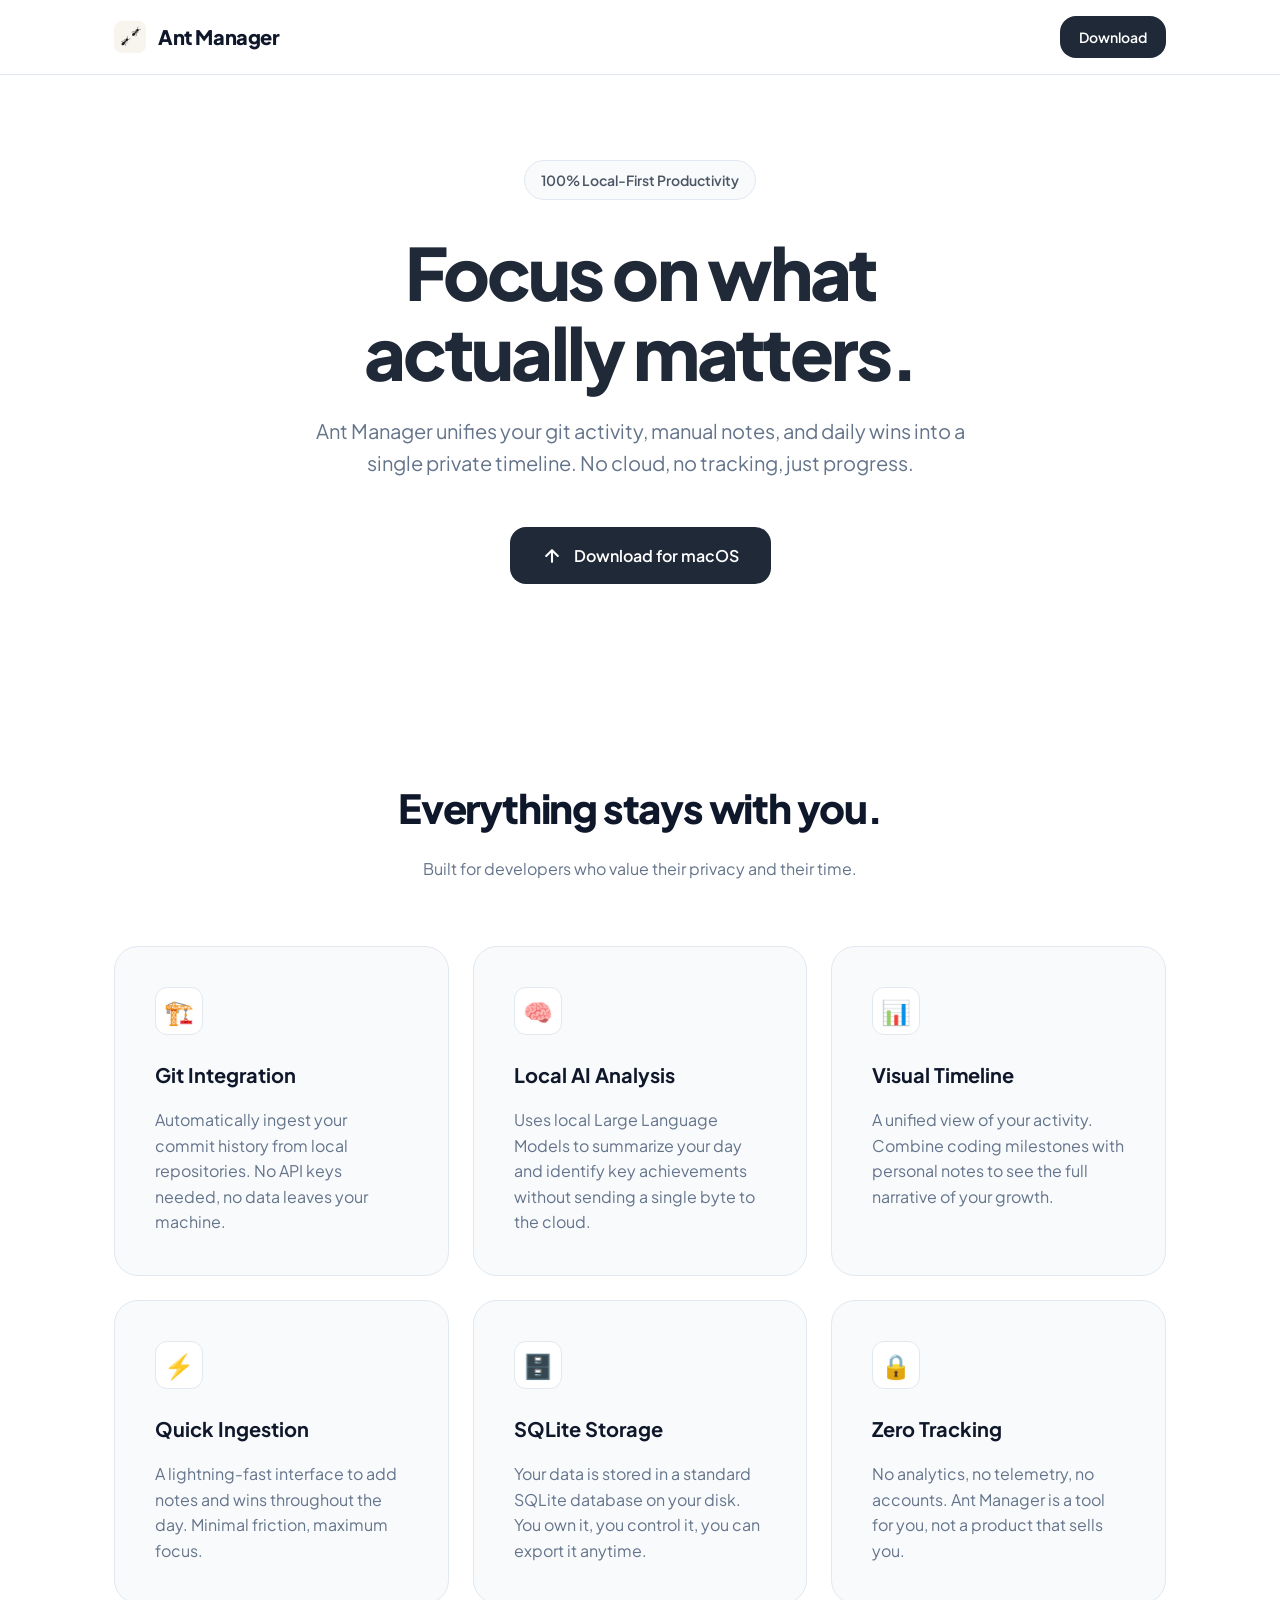
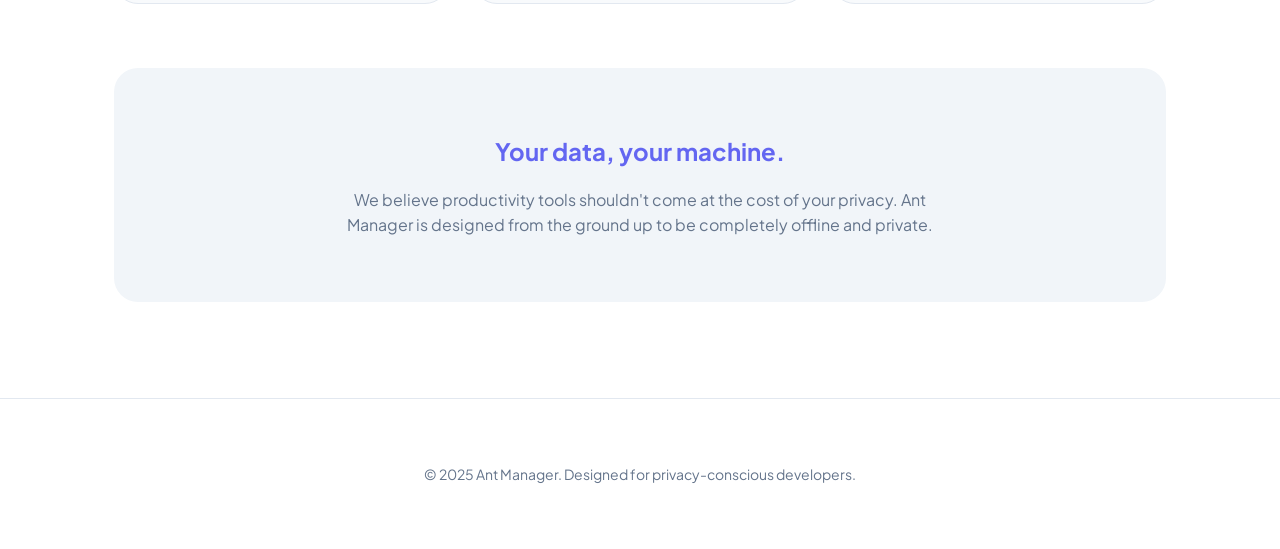
==== web/index.html @ 42f05a29 "Make app prettier" ====
<!DOCTYPE html>
<html lang="en">

<head>
    <meta charset="UTF-8">
    <meta name="viewport" content="width=device-width, initial-scale=1.0">
    <title>Ant Manager | Private, AI-Powered Productivity for Developers</title>

    <!-- SEO Meta Tags -->
    <meta name="description"
        content="Ant Manager: The private, local-first work log for developers. Automatically sync git activity, track daily wins, and use local AI to generate progress summaries—100% offline.">
    <meta name="keywords"
        content="Ant Manager, developer productivity, git work log, private developer journal, local-first apps, local LLM productivity, software engineer activity tracker, daily wins for developers, offline progress tracker, git commit history summary, developer PKM, private coding diary">
    <meta name="author" content="Ant Manager">

    <!-- Open Graph / Facebook -->
    <meta property="og:type" content="website">
    <meta property="og:url" content="https://ant-manager.thecodepapaya.dev/">
    <meta property="og:title" content="Ant Manager | Privacy-First Productivity">
    <meta property="og:description"
        content="Focus on what matters. Your git activity, notes, and wins in a unified private timeline.">
    <meta property="og:image" content="https://ant-manager.thecodepapaya.dev/assets/logo.webp">

    <!-- Twitter -->
    <meta property="twitter:card" content="summary_large_image">
    <meta property="twitter:url" content="https://ant-manager.thecodepapaya.dev/">
    <meta property="twitter:title" content="Ant Manager | Privacy-First Productivity">
    <meta property="twitter:description"
        content="Focus on what matters. Your git activity, notes, and wins in a unified private timeline.">
    <meta property="twitter:image" content="https://ant-manager.thecodepapaya.dev/assets/logo.webp">

    <!-- Favicon -->
    <link rel="icon" type="image/x-icon" href="favicon.ico">
    <link rel="icon" type="image/png" sizes="96x96" href="assets/favicon-96x96.png">
    <link rel="apple-touch-icon" sizes="180x180" href="assets/apple-touch-icon.png">
    <link rel="manifest" href="assets/site.webmanifest">

    <!-- Structured Data for SEO -->
    <script type="application/ld+json">
    {
      "@context": "https://schema.org",
      "@type": "SoftwareApplication",
      "name": "Ant Manager",
      "operatingSystem": "macOS",
      "applicationCategory": "ProductivityApplication",
      "description": "A private, local-first work log for developers to track git activity, notes, and daily wins.",
      "offers": {
        "@type": "Offer",
        "price": "0",
        "priceCurrency": "USD"
      },
      "author": {
        "@type": "Organization",
        "name": "Ant Manager"
      }
    }
    </script>

    <link rel="preconnect" href="https://fonts.googleapis.com">
    <link rel="preconnect" href="https://fonts.gstatic.com" crossorigin>
    <link href="https://fonts.googleapis.com/css2?family=Plus+Jakarta+Sans:wght@400;500;600;700;800&display=swap"
        rel="stylesheet">
    <style>
        :root {
            --primary: #4B5563;
            /* Matches your theme seed color */
            --primary-light: #9CA3AF;
            --primary-dark: #1F2937;
            --accent: #6366F1;
            --bg: #FFFFFF;
            --surface: #F8FAFC;
            --text-main: #0F172A;
            --text-muted: #64748B;
            --border: #E2E8F0;
            --radius-lg: 24px;
            --radius-md: 16px;
        }

        * {
            margin: 0;
            padding: 0;
            box-sizing: border-box;
        }

        body {
            font-family: 'Plus Jakarta Sans', sans-serif;
            background-color: var(--bg);
            color: var(--text-main);
            line-height: 1.6;
            -webkit-font-smoothing: antialiased;
        }

        /* Navigation */
        nav {
            position: fixed;
            top: 0;
            width: 100%;
            background: rgba(255, 255, 255, 0.8);
            backdrop-filter: blur(12px);
            z-index: 100;
            border-bottom: 1px solid var(--border);
        }

        .nav-content {
            max-width: 1100px;
            margin: 0 auto;
            padding: 1rem 1.5rem;
            display: flex;
            justify-content: space-between;
            align-items: center;
        }

        .brand {
            display: flex;
            align-items: center;
            gap: 0.75rem;
            text-decoration: none;
            color: var(--text-main);
            font-weight: 800;
            font-size: 1.25rem;
            letter-spacing: -0.02em;
        }

        .brand img {
            width: 32px;
            height: 32px;
            border-radius: 8px;
        }

        /* Hero Section */
        .hero {
            padding: 10rem 1.5rem 6rem;
            max-width: 1100px;
            margin: 0 auto;
            text-align: center;
        }

        .badge {
            display: inline-block;
            padding: 0.5rem 1rem;
            background: var(--surface);
            border: 1px solid var(--border);
            border-radius: 999px;
            font-size: 0.875rem;
            font-weight: 600;
            color: var(--primary);
            margin-bottom: 2rem;
        }

        .hero h1 {
            font-size: clamp(2.5rem, 8vw, 4.5rem);
            font-weight: 800;
            line-height: 1.1;
            letter-spacing: -0.04em;
            margin-bottom: 1.5rem;
            color: var(--primary-dark);
        }

        .hero p {
            font-size: 1.25rem;
            color: var(--text-muted);
            max-width: 700px;
            margin: 0 auto 3rem;
        }

        .btn {
            display: inline-flex;
            align-items: center;
            padding: 1rem 2rem;
            background: var(--primary-dark);
            color: white;
            border-radius: var(--radius-md);
            text-decoration: none;
            font-weight: 600;
            transition: all 0.2s ease;
            gap: 0.75rem;
        }

        .btn:hover {
            transform: translateY(-2px);
            box-shadow: 0 12px 24px -8px rgba(0, 0, 0, 0.15);
        }

        /* Features Grid */
        .section {
            padding: 6rem 1.5rem;
            max-width: 1100px;
            margin: 0 auto;
        }

        .section-header {
            text-align: center;
            margin-bottom: 4rem;
        }

        .section-header h2 {
            font-size: 2.5rem;
            font-weight: 800;
            letter-spacing: -0.03em;
            margin-bottom: 1rem;
        }

        .grid {
            display: grid;
            grid-template-columns: repeat(auto-fit, minmax(320px, 1fr));
            gap: 1.5rem;
        }

        .card {
            padding: 2.5rem;
            background: var(--surface);
            border: 1px solid var(--border);
            border-radius: var(--radius-lg);
            transition: border-color 0.2s;
        }

        .card:hover {
            border-color: var(--primary-light);
        }

        .card-icon {
            width: 48px;
            height: 48px;
            background: white;
            border: 1px solid var(--border);
            border-radius: 12px;
            display: flex;
            align-items: center;
            justify-content: center;
            margin-bottom: 1.5rem;
            font-size: 1.5rem;
        }

        .card h3 {
            font-size: 1.25rem;
            font-weight: 700;
            margin-bottom: 1rem;
        }

        .card p {
            color: var(--text-muted);
            font-size: 1rem;
        }

        /* Privacy Banner */
        .privacy-box {
            background: #F1F5F9;
            border-radius: var(--radius-lg);
            padding: 4rem;
            text-align: center;
            margin-top: 4rem;
        }

        .privacy-box h2 {
            color: var(--accent);
            margin-bottom: 1rem;
        }

        .privacy-box p {
            max-width: 600px;
            margin: 0 auto;
            color: var(--text-muted);
        }

        /* Footer */
        footer {
            padding: 4rem 1.5rem;
            border-top: 1px solid var(--border);
            text-align: center;
            color: var(--text-muted);
            font-size: 0.875rem;
        }

        @media (max-width: 640px) {
            .hero {
                padding-top: 8rem;
            }

            .privacy-box {
                padding: 2rem;
            }
        }
    </style>
</head>

<body>
    <nav>
        <div class="nav-content">
            <a href="#" class="brand">
                <img src="assets/logo.webp" alt="Ant Manager">
                Ant Manager
            </a>
            <a href="#" class="btn" style="padding: 0.6rem 1.2rem; font-size: 0.875rem;">Download</a>
        </div>
    </nav>

    <header class="hero">
        <span class="badge">100% Local-First Productivity</span>
        <h1>Focus on what<br>actually matters.</h1>
        <p>Ant Manager unifies your git activity, manual notes, and daily wins into a single private timeline. No cloud,
            no tracking, just progress.</p>
        <div class="hero-actions">
            <a href="#" class="btn">
                <svg width="20" height="20" viewBox="0 0 24 24" fill="none" stroke="currentColor" stroke-width="2.5"
                    stroke-linecap="round" stroke-linejoin="round">
                    <path d="M12 19V5M5 12l7-7 7 7" />
                </svg>
                Download for macOS
            </a>
        </div>
    </header>

    <section class="section">
        <div class="section-header">
            <h2>Everything stays with you.</h2>
            <p style="color: var(--text-muted)">Built for developers who value their privacy and their time.</p>
        </div>

        <div class="grid">
            <div class="card">
                <div class="card-icon">🏗️</div>
                <h3>Git Integration</h3>
                <p>Automatically ingest your commit history from local repositories. No API keys needed, no data leaves
                    your machine.</p>
            </div>
            <div class="card">
                <div class="card-icon">🧠</div>
                <h3>Local AI Analysis</h3>
                <p>Uses local Large Language Models to summarize your day and identify key achievements without sending
                    a single byte to the cloud.</p>
            </div>
            <div class="card">
                <div class="card-icon">📊</div>
                <h3>Visual Timeline</h3>
                <p>A unified view of your activity. Combine coding milestones with personal notes to see the full
                    narrative of your growth.</p>
            </div>
            <div class="card">
                <div class="card-icon">⚡</div>
                <h3>Quick Ingestion</h3>
                <p>A lightning-fast interface to add notes and wins throughout the day. Minimal friction, maximum focus.
                </p>
            </div>
            <div class="card">
                <div class="card-icon">🗄️</div>
                <h3>SQLite Storage</h3>
                <p>Your data is stored in a standard SQLite database on your disk. You own it, you control it, you can
                    export it anytime.</p>
            </div>
            <div class="card">
                <div class="card-icon">🔒</div>
                <h3>Zero Tracking</h3>
                <p>No analytics, no telemetry, no accounts. Ant Manager is a tool for you, not a product that sells you.
                </p>
            </div>
        </div>

        <div class="privacy-box">
            <h2>Your data, your machine.</h2>
            <p>We believe productivity tools shouldn't come at the cost of your privacy. Ant Manager is designed from
                the ground up to be completely offline and private.</p>
        </div>
    </section>

    <footer>
        <p>&copy; 2025 Ant Manager. Designed for privacy-conscious developers.</p>
    </footer>
</body>

</html>
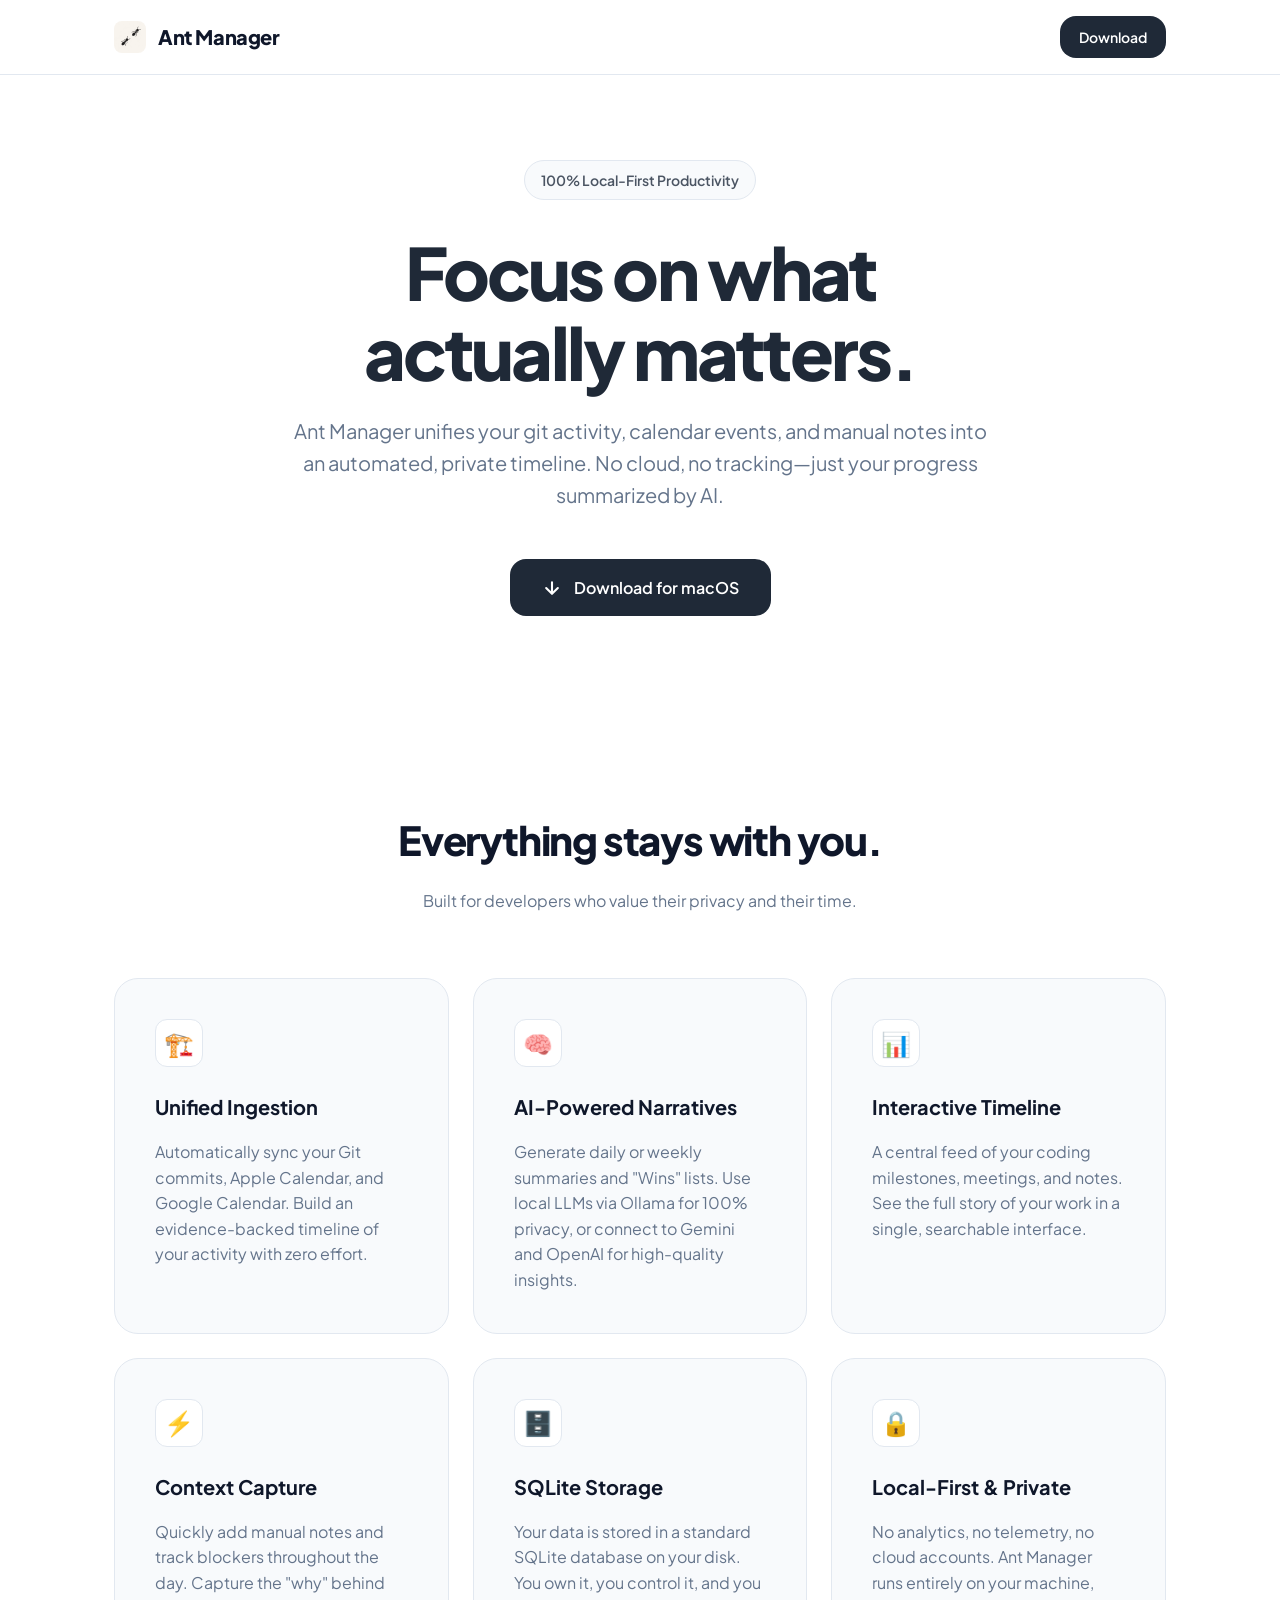
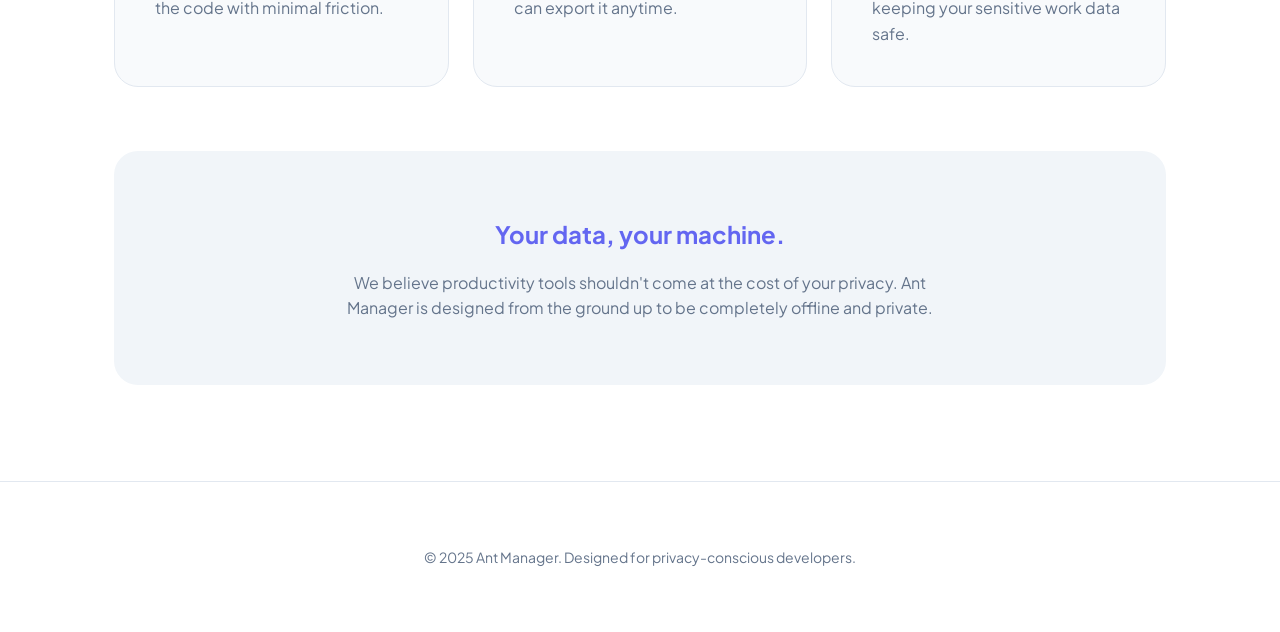
==== commit ed2ae0e6: "Add project md and update webpage content" ====
--- a/web/index.html
+++ b/web/index.html
@@ -8,9 +8,9 @@
 
     <!-- SEO Meta Tags -->
     <meta name="description"
-        content="Ant Manager: The private, local-first work log for developers. Automatically sync git activity, track daily wins, and use local AI to generate progress summaries—100% offline.">
+        content="Ant Manager: The private, local-first work log for developers. Automatically sync git activity, calendars, and track daily wins with AI-powered summaries—100% offline.">
     <meta name="keywords"
-        content="Ant Manager, developer productivity, git work log, private developer journal, local-first apps, local LLM productivity, software engineer activity tracker, daily wins for developers, offline progress tracker, git commit history summary, developer PKM, private coding diary">
+        content="Ant Manager, developer productivity, git work log, calendar sync, private developer journal, local-first apps, local LLM productivity, software engineer activity tracker, daily wins for developers, offline progress tracker, git commit history summary, developer PKM, private coding diary">
     <meta name="author" content="Ant Manager">
 
     <!-- Open Graph / Facebook -->
@@ -297,13 +297,12 @@
     <header class="hero">
         <span class="badge">100% Local-First Productivity</span>
         <h1>Focus on what<br>actually matters.</h1>
-        <p>Ant Manager unifies your git activity, manual notes, and daily wins into a single private timeline. No cloud,
-            no tracking, just progress.</p>
+        <p>Ant Manager unifies your git activity, calendar events, and manual notes into an automated, private timeline. No cloud, no tracking—just your progress summarized by AI.</p>
         <div class="hero-actions">
             <a href="#" class="btn">
                 <svg width="20" height="20" viewBox="0 0 24 24" fill="none" stroke="currentColor" stroke-width="2.5"
                     stroke-linecap="round" stroke-linejoin="round">
-                    <path d="M12 19V5M5 12l7-7 7 7" />
+                    <path d="M12 5v14M19 12l-7 7-7-7" />
                 </svg>
                 Download for macOS
             </a>
@@ -319,39 +318,33 @@
         <div class="grid">
             <div class="card">
                 <div class="card-icon">🏗️</div>
-                <h3>Git Integration</h3>
-                <p>Automatically ingest your commit history from local repositories. No API keys needed, no data leaves
-                    your machine.</p>
+                <h3>Unified Ingestion</h3>
+                <p>Automatically sync your Git commits, Apple Calendar, and Google Calendar. Build an evidence-backed timeline of your activity with zero effort.</p>
             </div>
             <div class="card">
                 <div class="card-icon">🧠</div>
-                <h3>Local AI Analysis</h3>
-                <p>Uses local Large Language Models to summarize your day and identify key achievements without sending
-                    a single byte to the cloud.</p>
+                <h3>AI-Powered Narratives</h3>
+                <p>Generate daily or weekly summaries and "Wins" lists. Use local LLMs via Ollama for 100% privacy, or connect to Gemini and OpenAI for high-quality insights.</p>
             </div>
             <div class="card">
                 <div class="card-icon">📊</div>
-                <h3>Visual Timeline</h3>
-                <p>A unified view of your activity. Combine coding milestones with personal notes to see the full
-                    narrative of your growth.</p>
+                <h3>Interactive Timeline</h3>
+                <p>A central feed of your coding milestones, meetings, and notes. See the full story of your work in a single, searchable interface.</p>
             </div>
             <div class="card">
                 <div class="card-icon">⚡</div>
-                <h3>Quick Ingestion</h3>
-                <p>A lightning-fast interface to add notes and wins throughout the day. Minimal friction, maximum focus.
-                </p>
+                <h3>Context Capture</h3>
+                <p>Quickly add manual notes and track blockers throughout the day. Capture the "why" behind the code with minimal friction.</p>
             </div>
             <div class="card">
                 <div class="card-icon">🗄️</div>
                 <h3>SQLite Storage</h3>
-                <p>Your data is stored in a standard SQLite database on your disk. You own it, you control it, you can
-                    export it anytime.</p>
+                <p>Your data is stored in a standard SQLite database on your disk. You own it, you control it, and you can export it anytime.</p>
             </div>
             <div class="card">
                 <div class="card-icon">🔒</div>
-                <h3>Zero Tracking</h3>
-                <p>No analytics, no telemetry, no accounts. Ant Manager is a tool for you, not a product that sells you.
-                </p>
+                <h3>Local-First & Private</h3>
+                <p>No analytics, no telemetry, no cloud accounts. Ant Manager runs entirely on your machine, keeping your sensitive work data safe.</p>
             </div>
         </div>
 
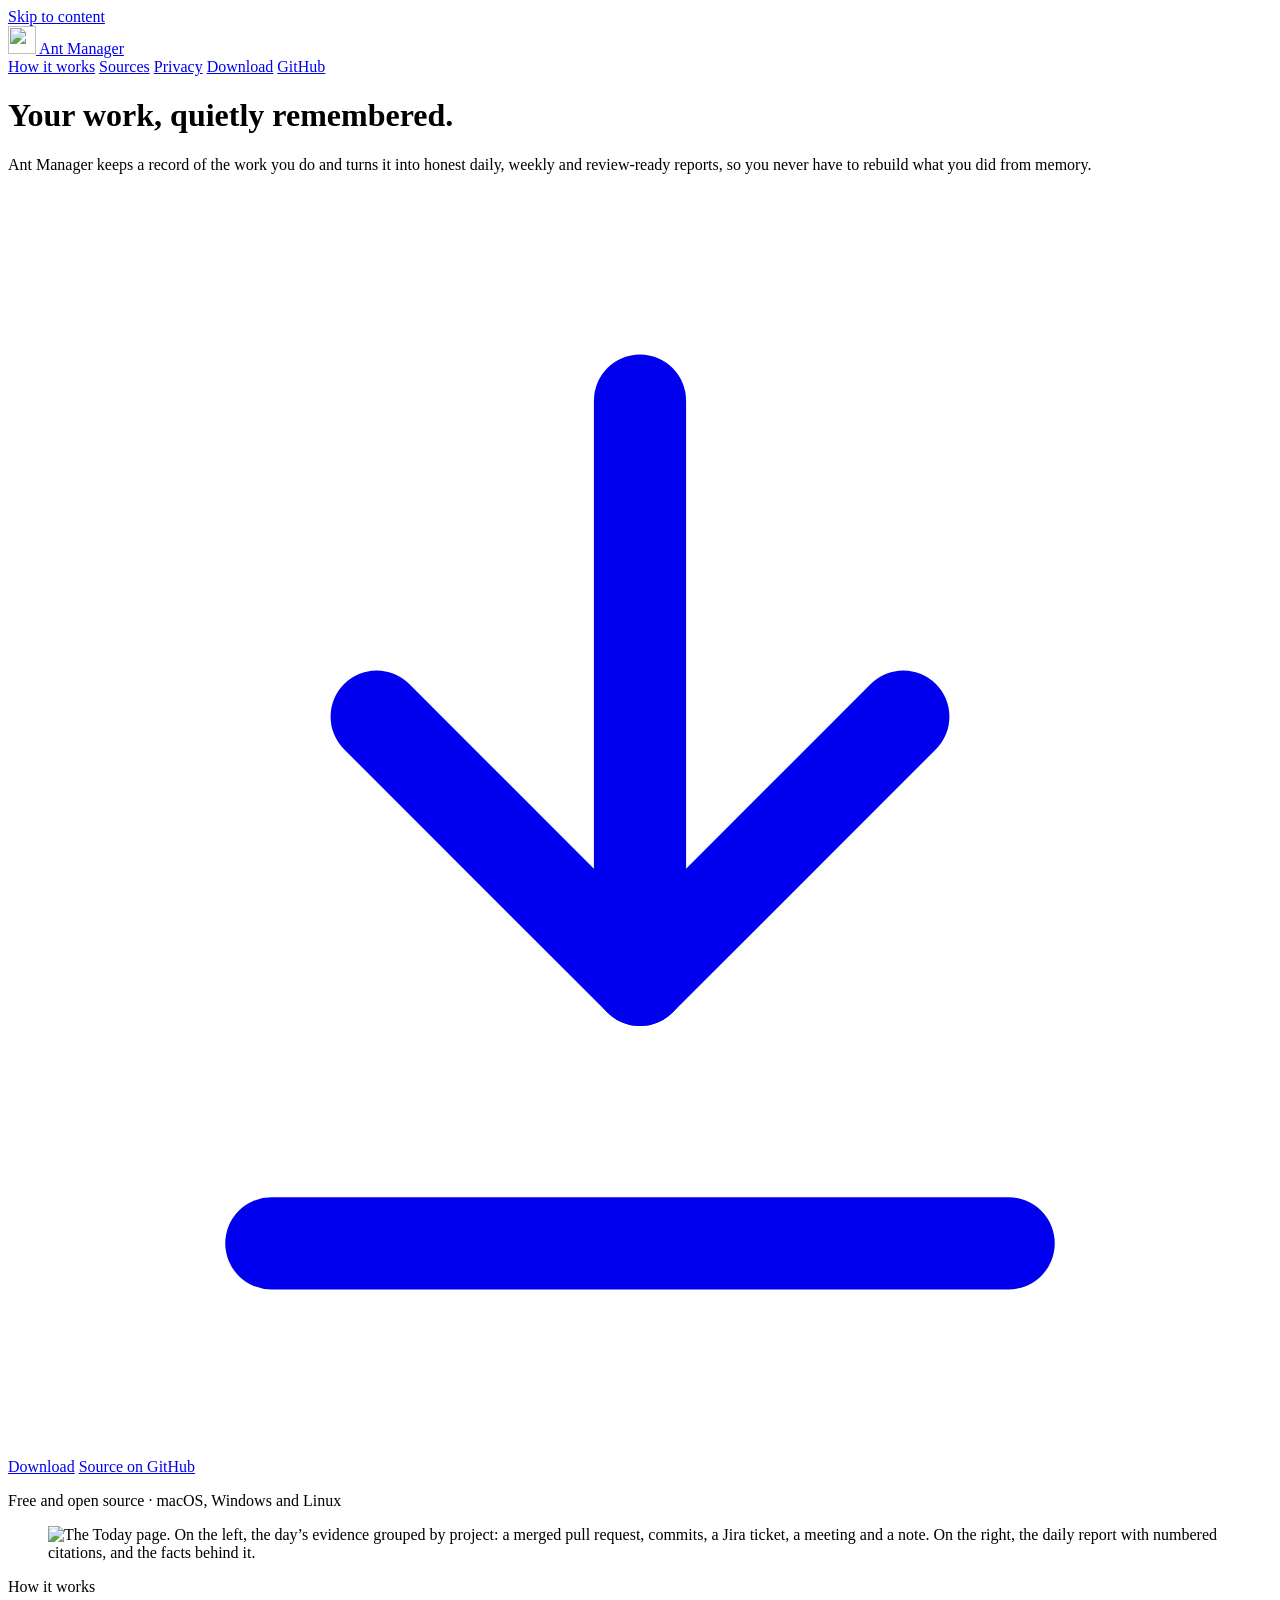
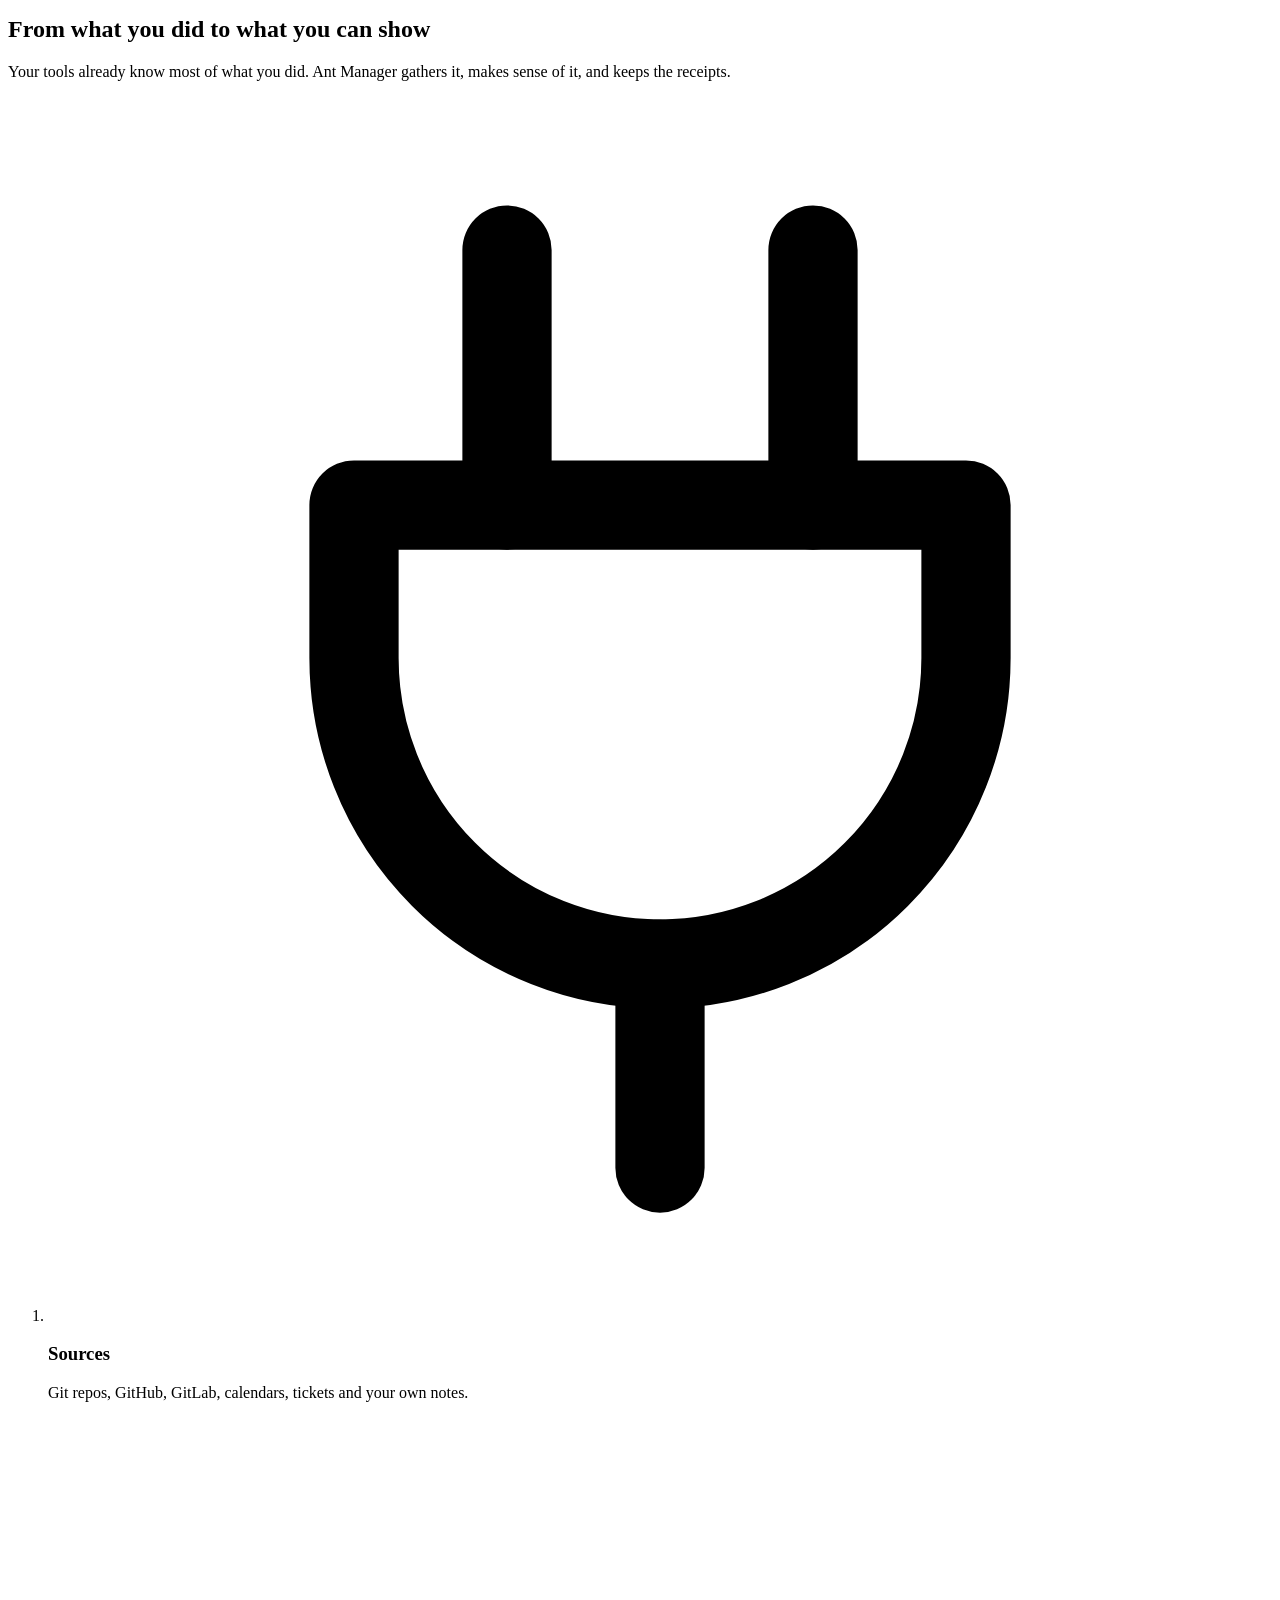
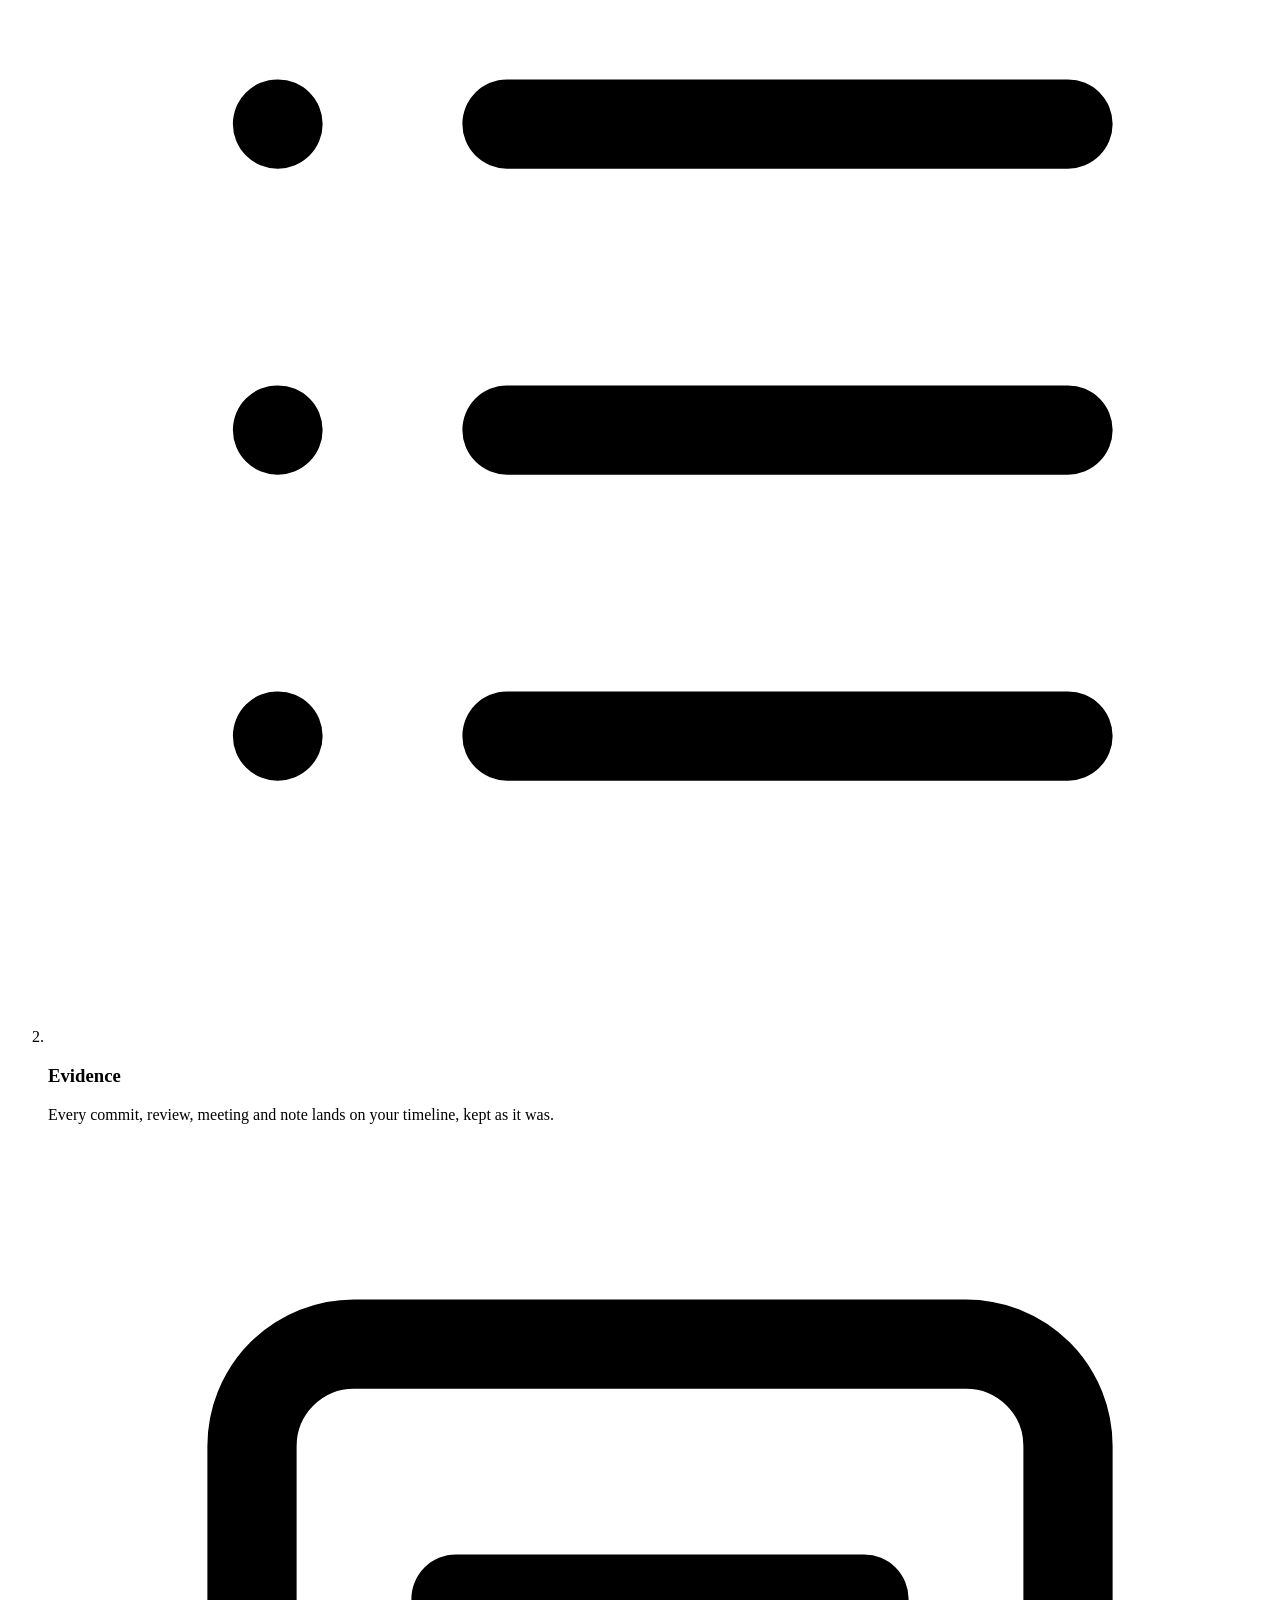
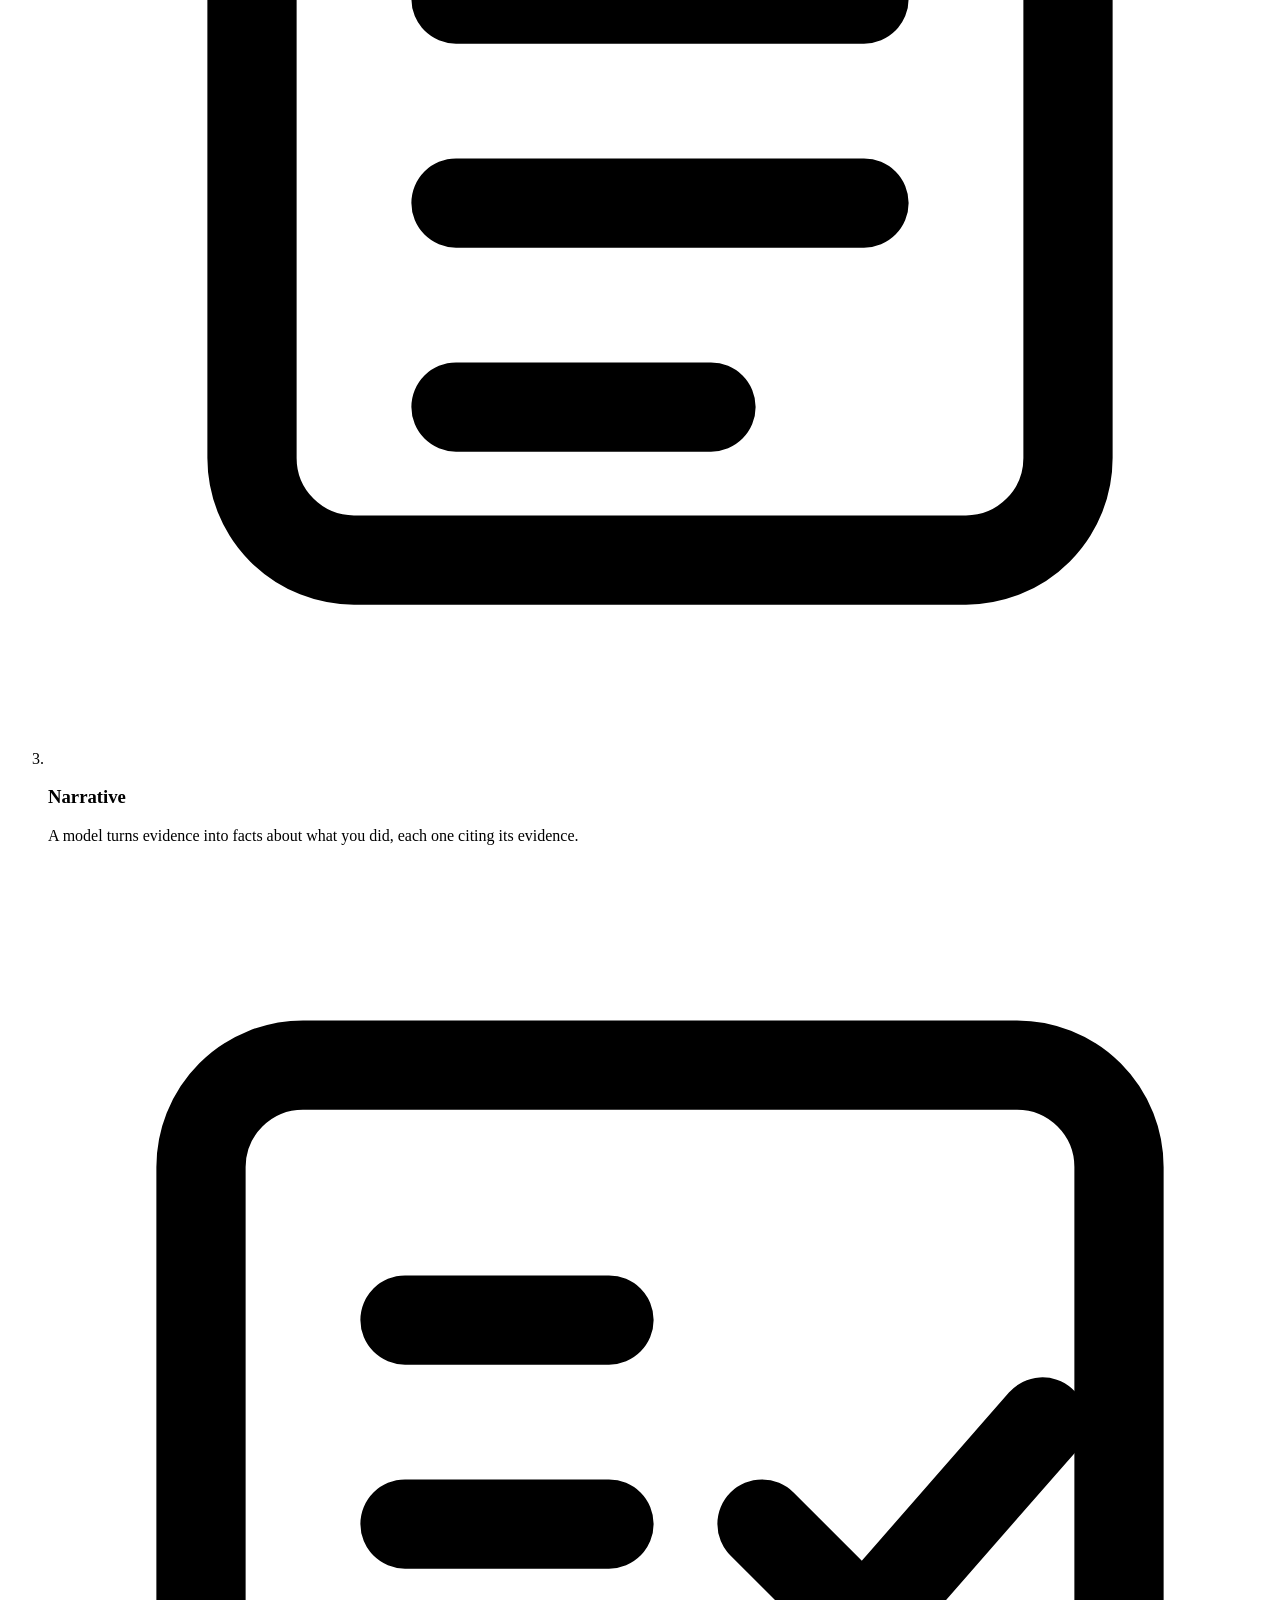
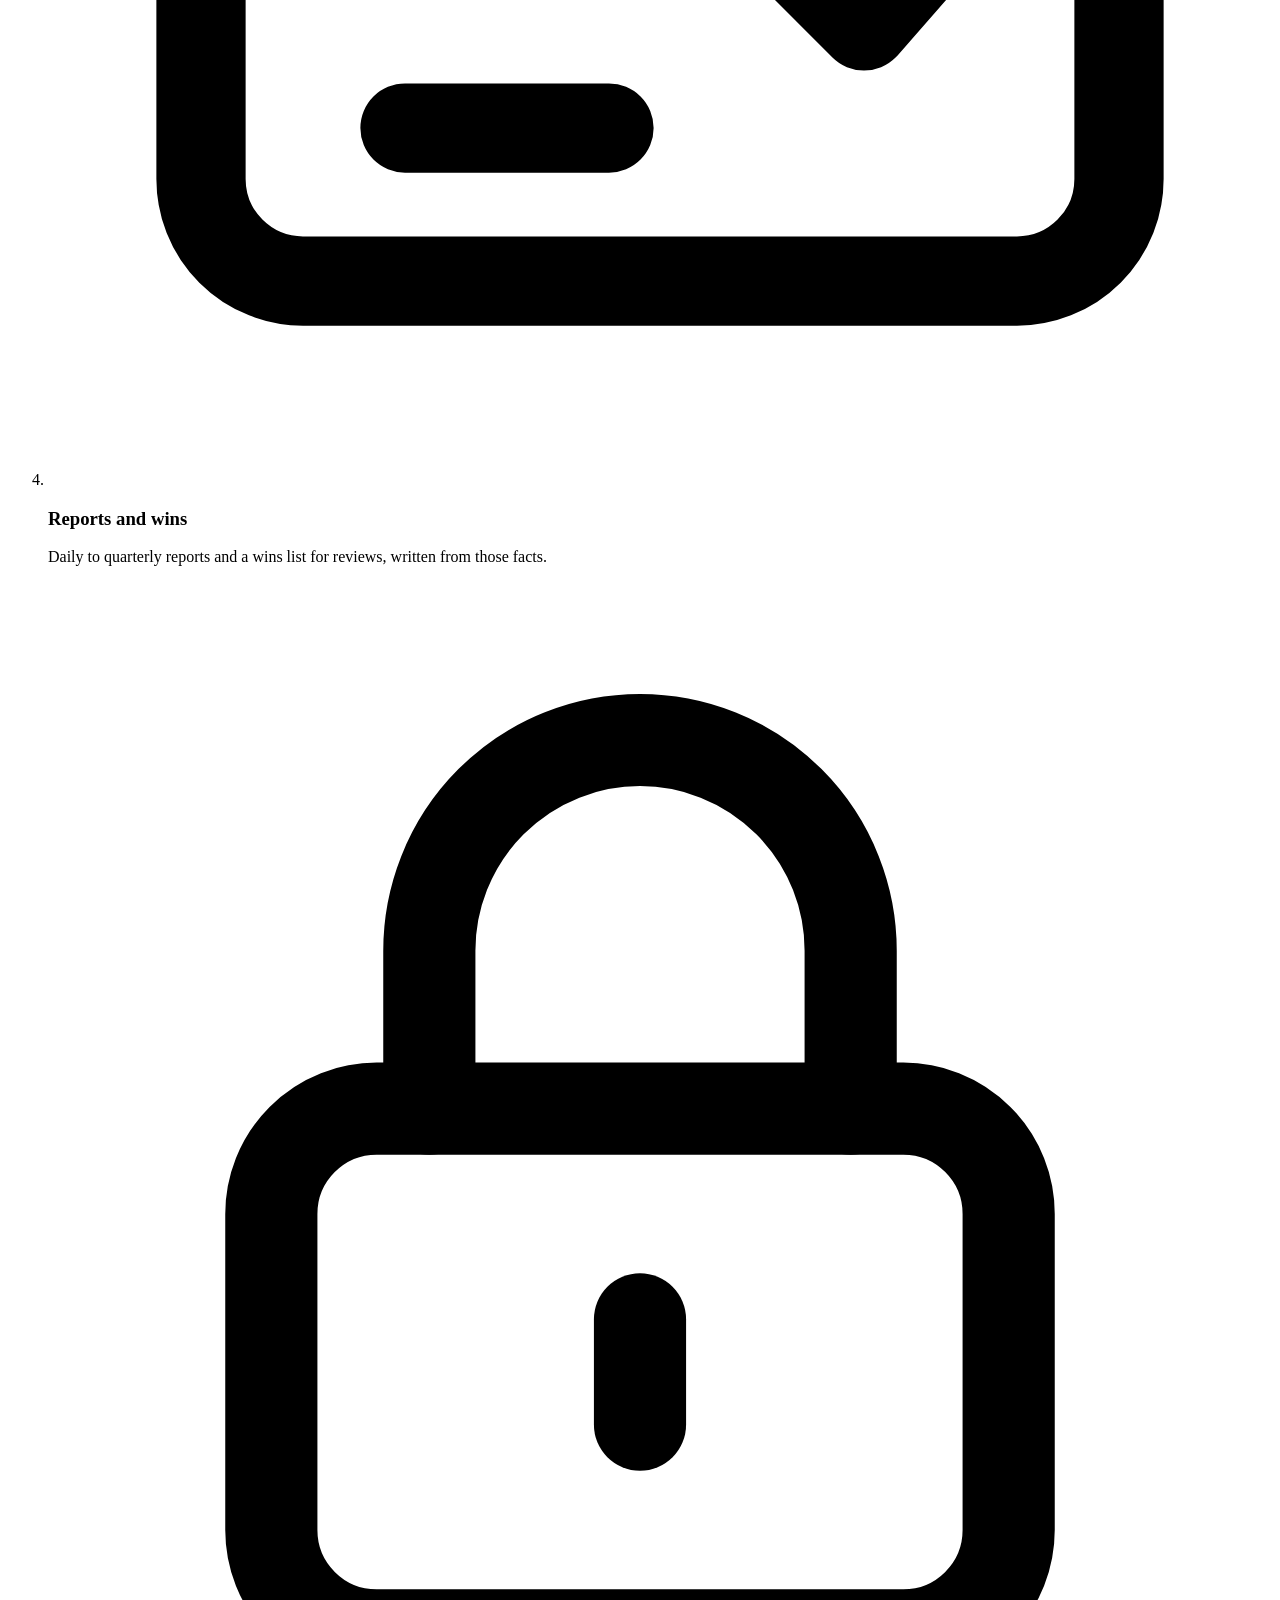
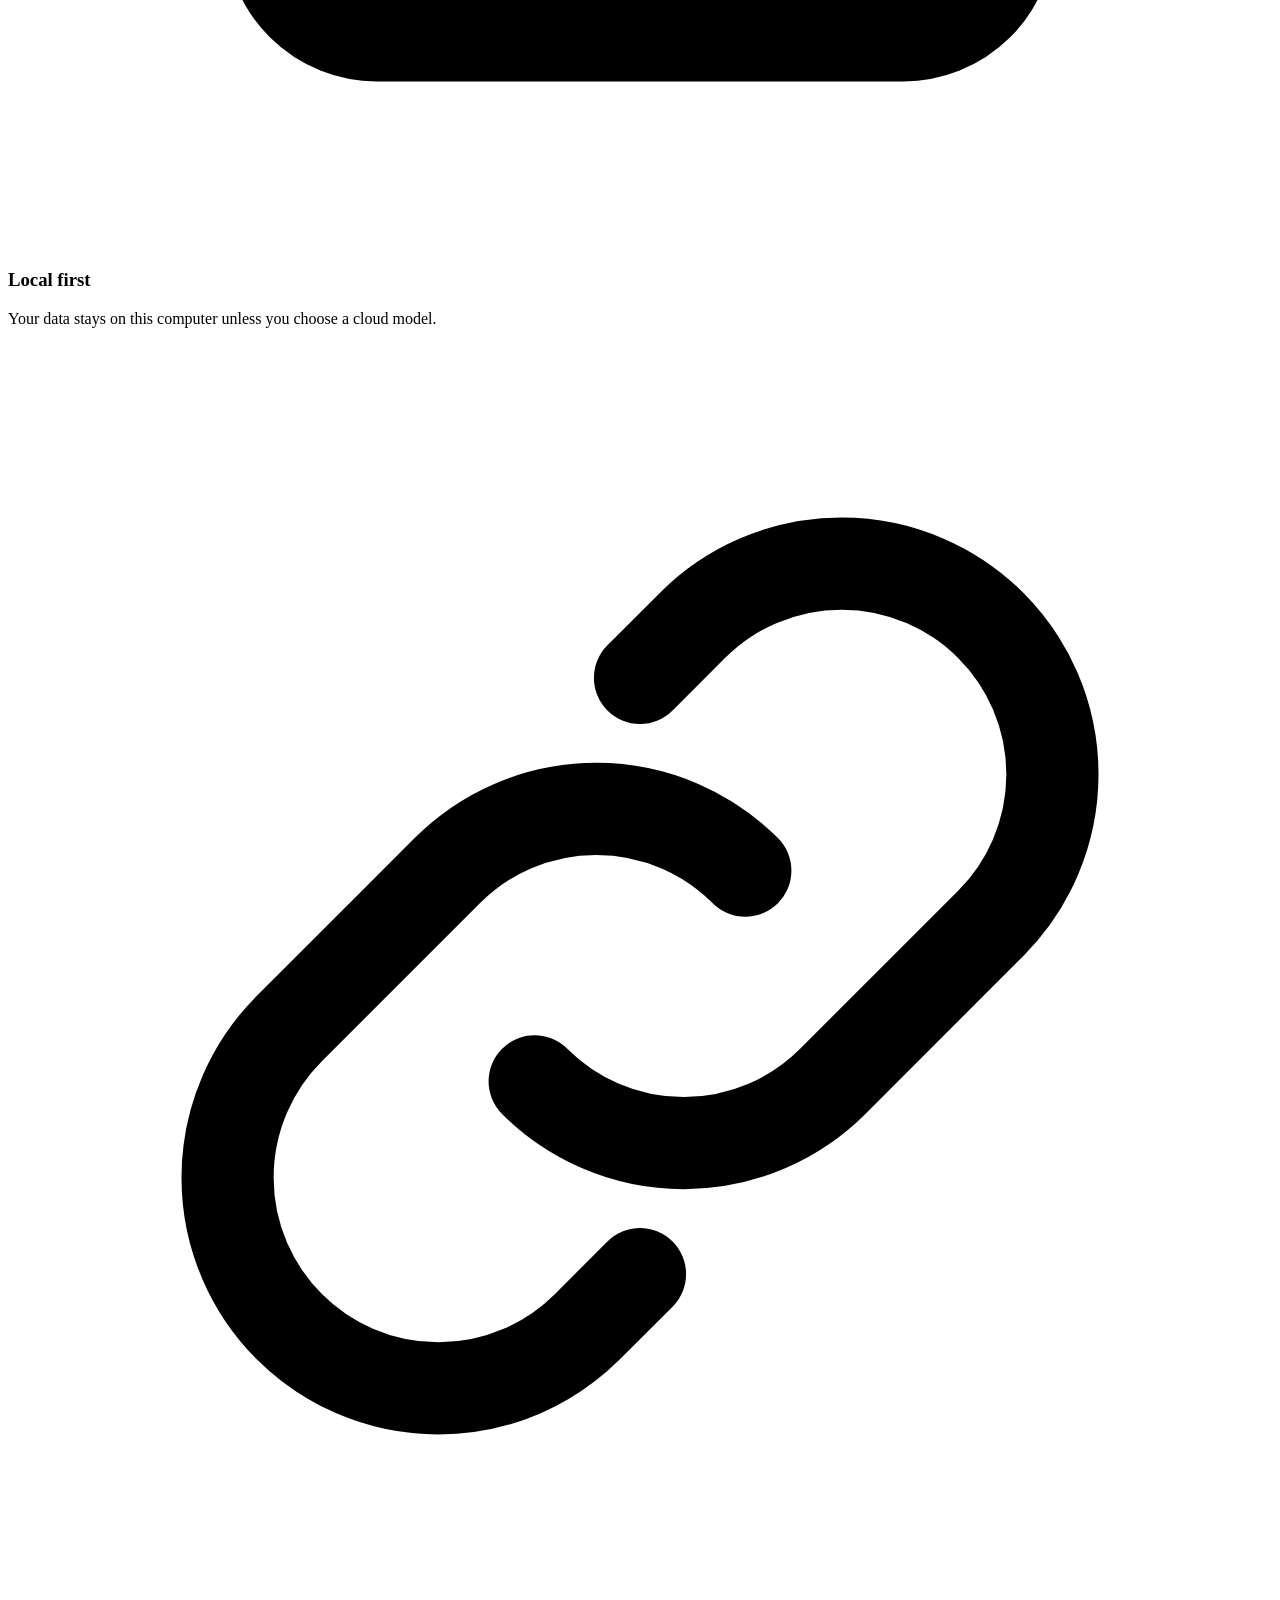
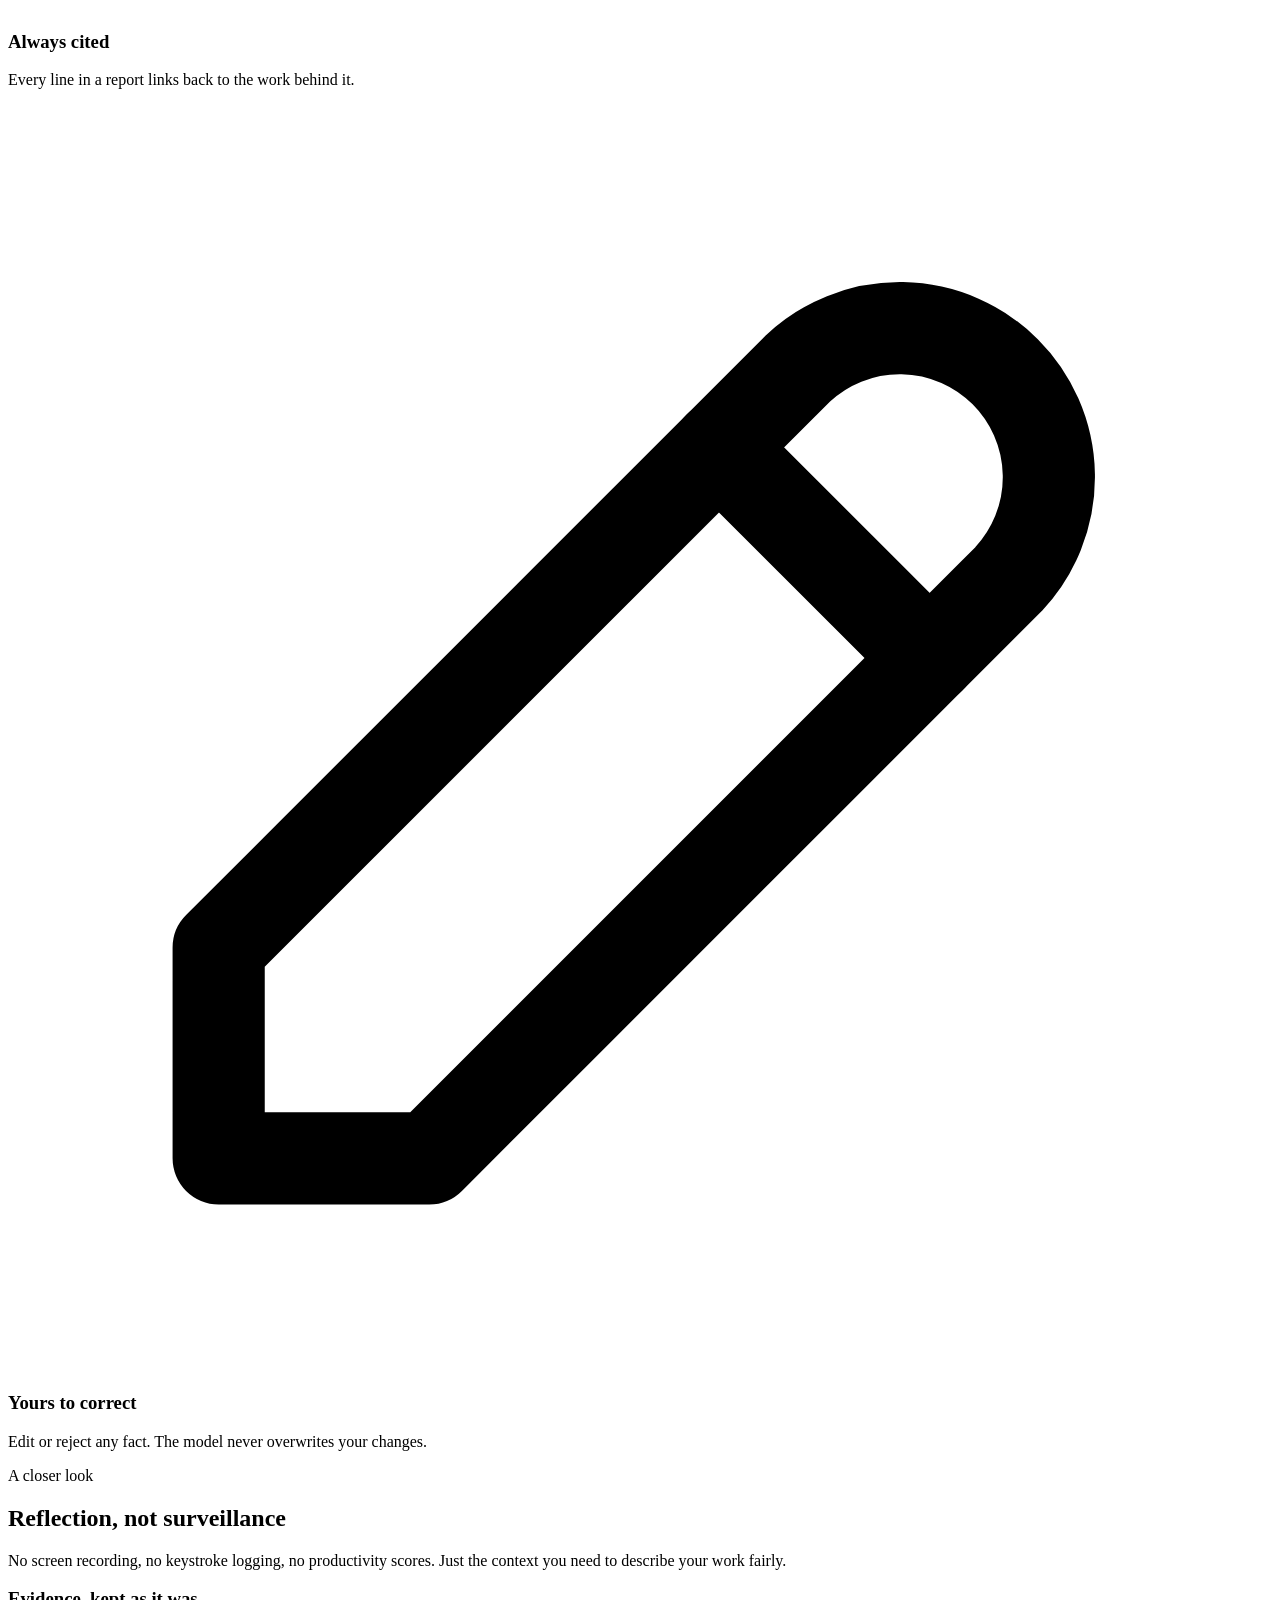
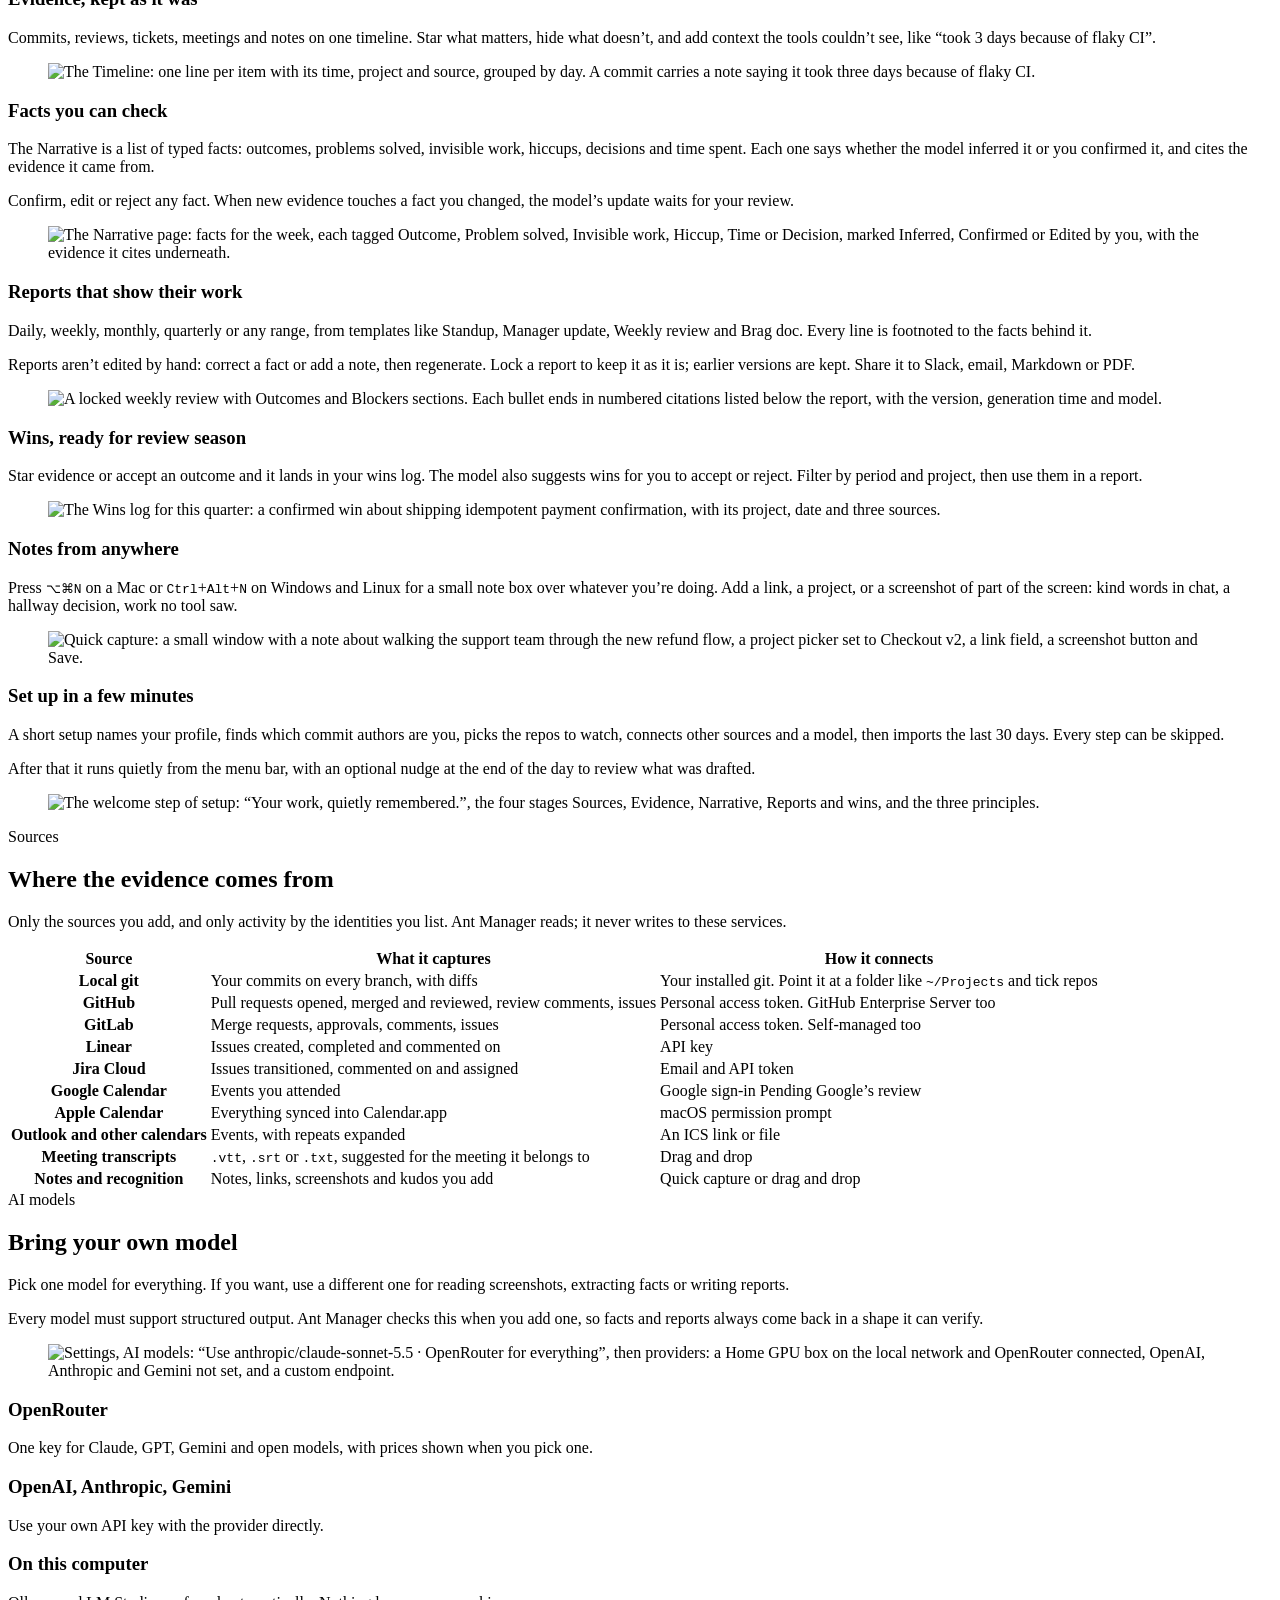
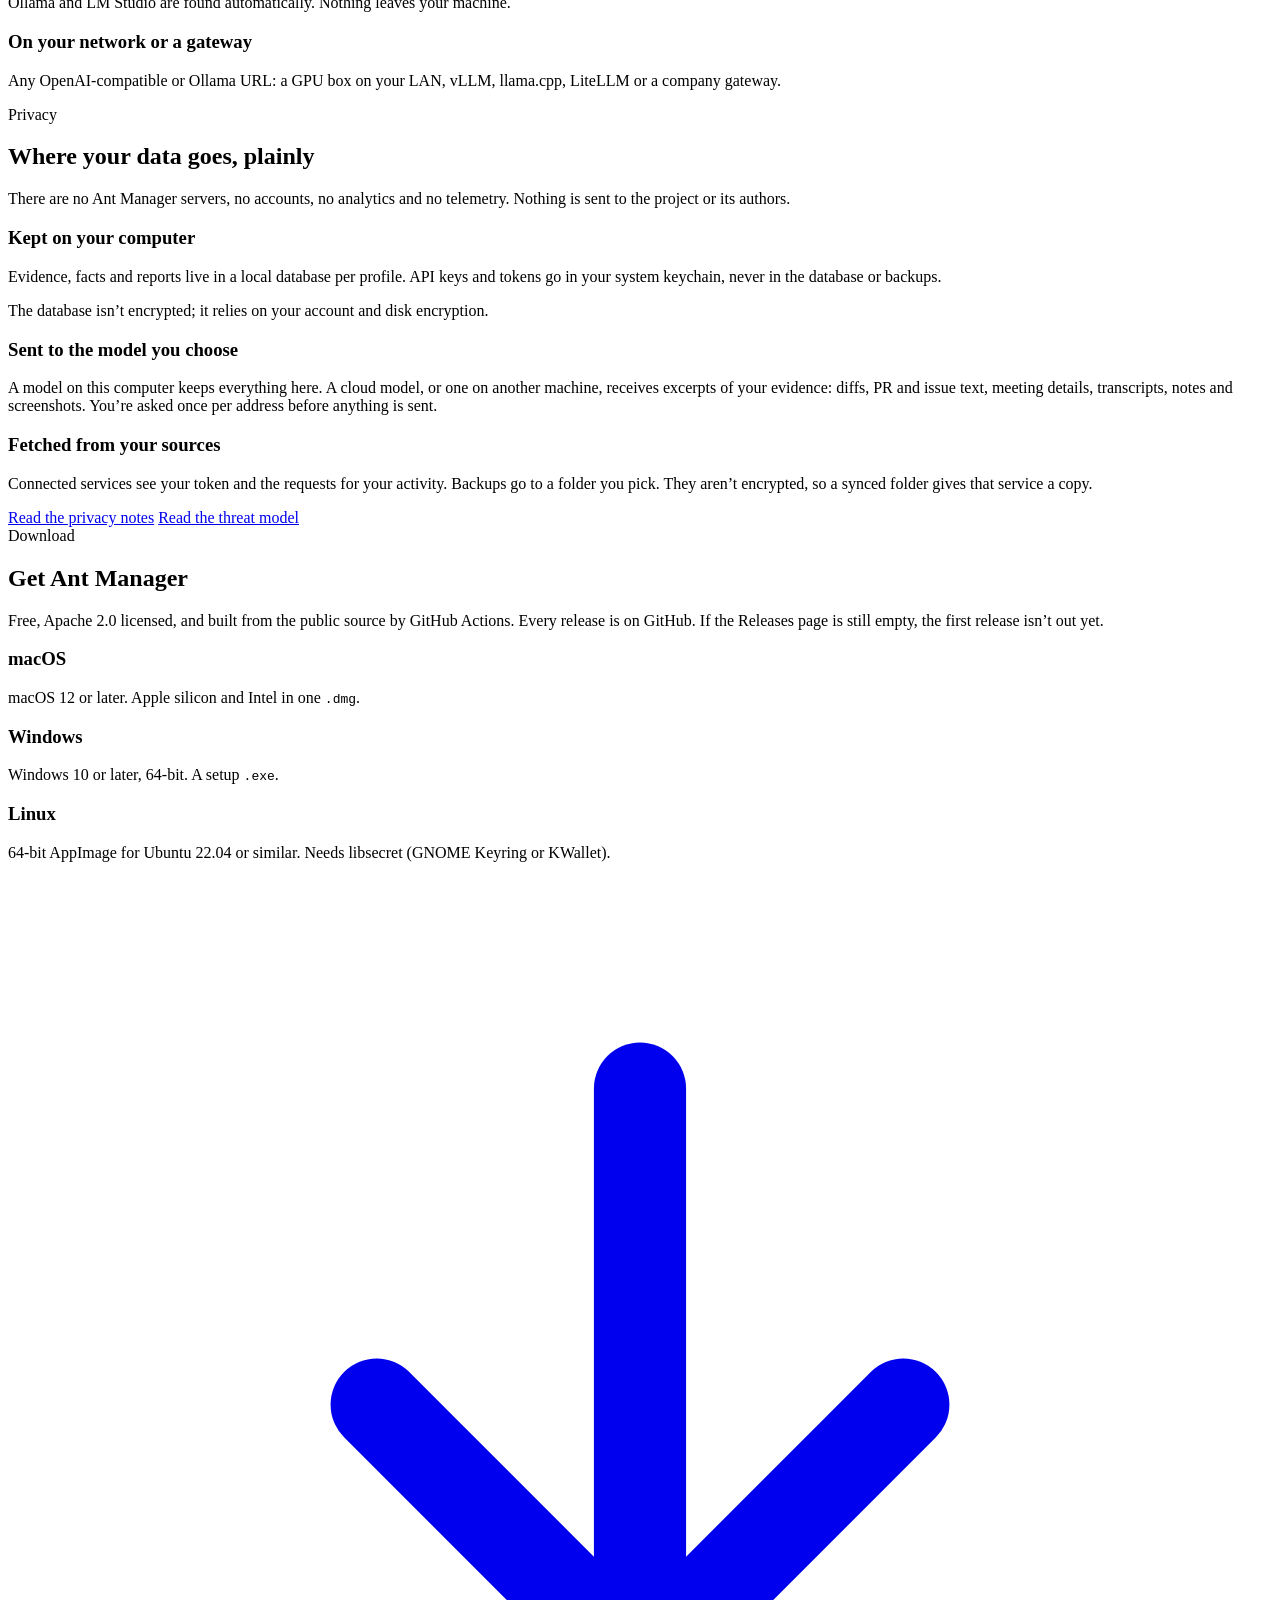
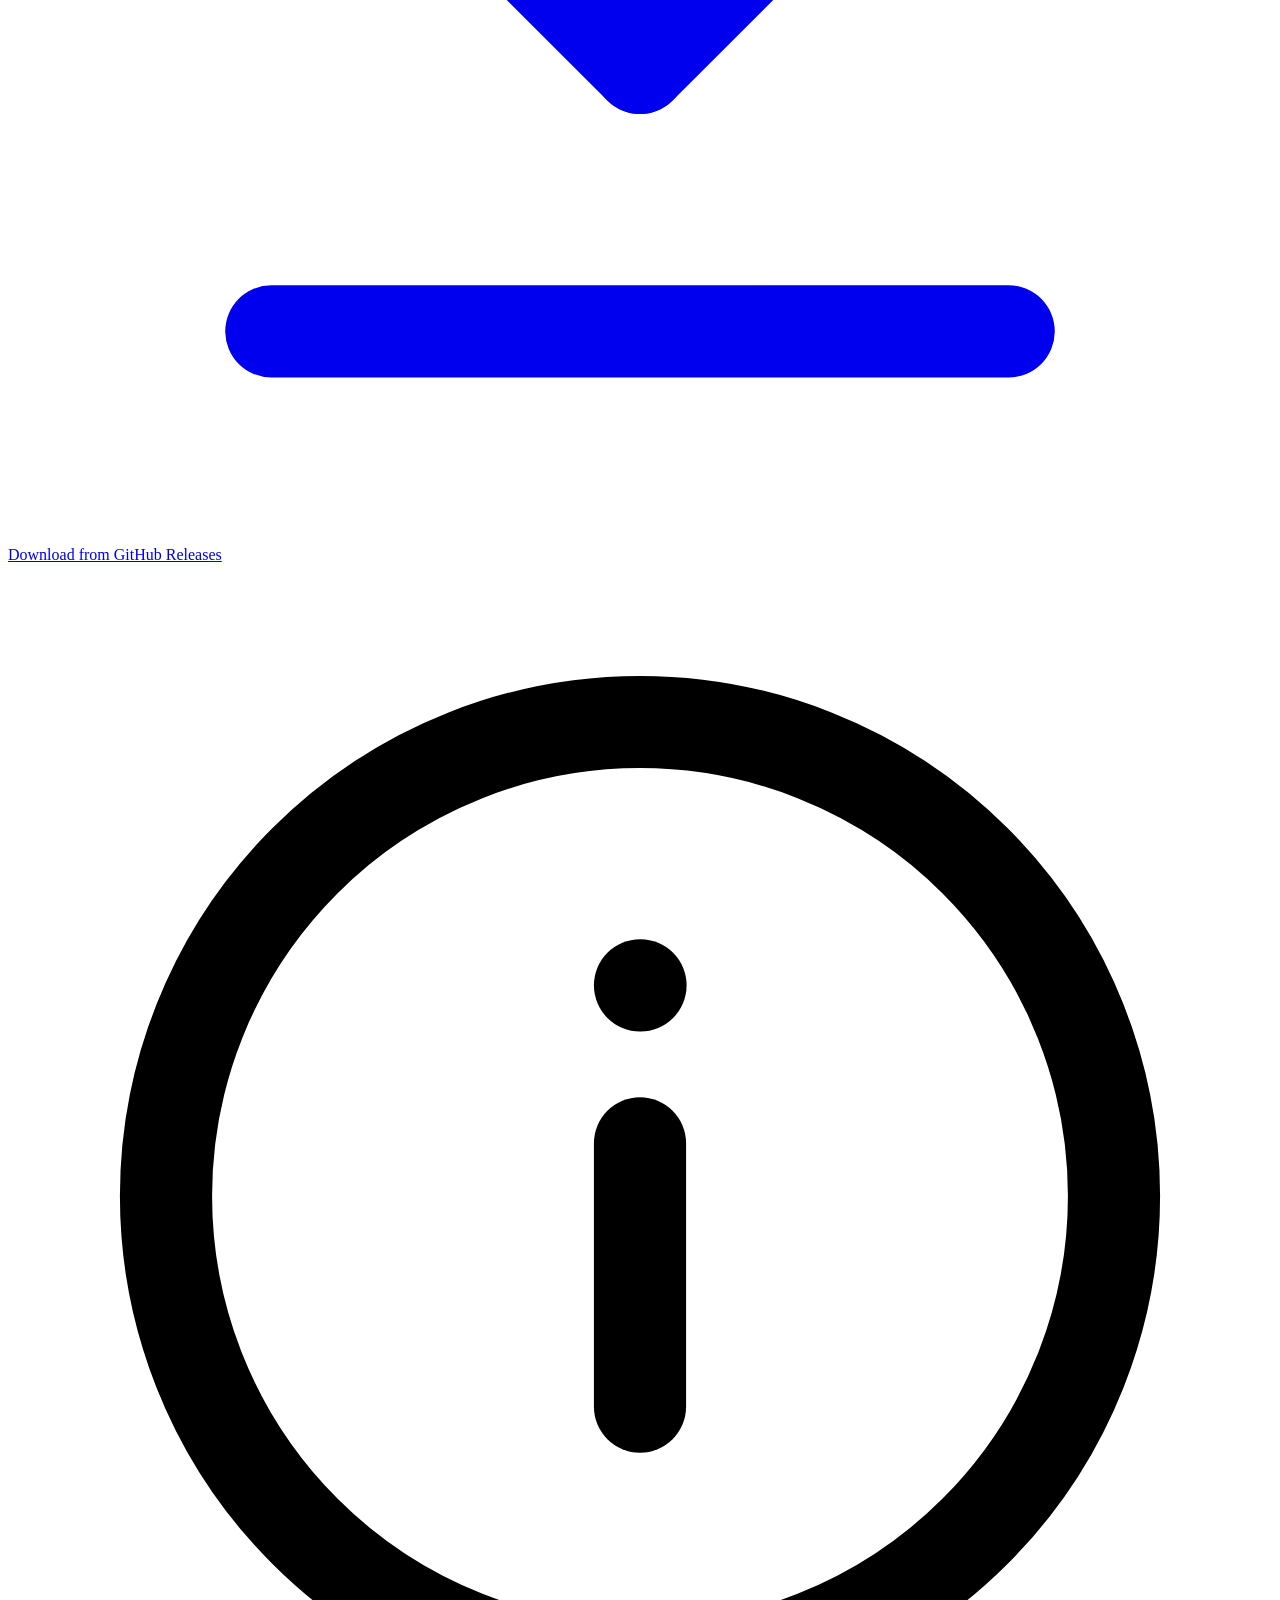
==== commit 82d5c721: "web: redesign the site from scratch in the app's design language (WIP) Co-Authored-By: Claude Opus 5" ====
--- a/web/index.html
+++ b/web/index.html
@@ -1,363 +1,336 @@
 <!DOCTYPE html>
 <html lang="en">
-
 <head>
-    <meta charset="UTF-8">
-    <meta name="viewport" content="width=device-width, initial-scale=1.0">
-    <title>Ant Manager | Private, AI-Powered Productivity for Developers</title>
-
-    <!-- SEO Meta Tags -->
-    <meta name="description"
-        content="Ant Manager: The private, local-first work log for developers. Automatically sync git activity, calendars, and track daily wins with AI-powered summaries—100% offline.">
-    <meta name="keywords"
-        content="Ant Manager, developer productivity, git work log, calendar sync, private developer journal, local-first apps, local LLM productivity, software engineer activity tracker, daily wins for developers, offline progress tracker, git commit history summary, developer PKM, private coding diary">
-    <meta name="author" content="Ant Manager">
-
-    <!-- Open Graph / Facebook -->
-    <meta property="og:type" content="website">
-    <meta property="og:url" content="https://ant-manager.thecodepapaya.dev/">
-    <meta property="og:title" content="Ant Manager | Privacy-First Productivity">
-    <meta property="og:description"
-        content="Focus on what matters. Your git activity, notes, and wins in a unified private timeline.">
-    <meta property="og:image" content="https://ant-manager.thecodepapaya.dev/assets/logo.webp">
-
-    <!-- Twitter -->
-    <meta property="twitter:card" content="summary_large_image">
-    <meta property="twitter:url" content="https://ant-manager.thecodepapaya.dev/">
-    <meta property="twitter:title" content="Ant Manager | Privacy-First Productivity">
-    <meta property="twitter:description"
-        content="Focus on what matters. Your git activity, notes, and wins in a unified private timeline.">
-    <meta property="twitter:image" content="https://ant-manager.thecodepapaya.dev/assets/logo.webp">
-
-    <!-- Favicon -->
-    <link rel="icon" type="image/x-icon" href="favicon.ico">
-    <link rel="icon" type="image/png" sizes="96x96" href="assets/favicon-96x96.png">
-    <link rel="apple-touch-icon" sizes="180x180" href="assets/apple-touch-icon.png">
-    <link rel="manifest" href="assets/site.webmanifest">
-
-    <!-- Structured Data for SEO -->
-    <script type="application/ld+json">
-    {
-      "@context": "https://schema.org",
-      "@type": "SoftwareApplication",
-      "name": "Ant Manager",
-      "operatingSystem": "macOS",
-      "applicationCategory": "ProductivityApplication",
-      "description": "A private, local-first work log for developers to track git activity, notes, and daily wins.",
-      "offers": {
-        "@type": "Offer",
-        "price": "0",
-        "priceCurrency": "USD"
-      },
-      "author": {
-        "@type": "Organization",
-        "name": "Ant Manager"
-      }
-    }
-    </script>
-
-    <link rel="preconnect" href="https://fonts.googleapis.com">
-    <link rel="preconnect" href="https://fonts.gstatic.com" crossorigin>
-    <link href="https://fonts.googleapis.com/css2?family=Plus+Jakarta+Sans:wght@400;500;600;700;800&display=swap"
-        rel="stylesheet">
-    <style>
-        :root {
-            --primary: #4B5563;
-            /* Matches your theme seed color */
-            --primary-light: #9CA3AF;
-            --primary-dark: #1F2937;
-            --accent: #6366F1;
-            --bg: #FFFFFF;
-            --surface: #F8FAFC;
-            --text-main: #0F172A;
-            --text-muted: #64748B;
-            --border: #E2E8F0;
-            --radius-lg: 24px;
-            --radius-md: 16px;
-        }
-
-        * {
-            margin: 0;
-            padding: 0;
-            box-sizing: border-box;
-        }
-
-        body {
-            font-family: 'Plus Jakarta Sans', sans-serif;
-            background-color: var(--bg);
-            color: var(--text-main);
-            line-height: 1.6;
-            -webkit-font-smoothing: antialiased;
-        }
-
-        /* Navigation */
-        nav {
-            position: fixed;
-            top: 0;
-            width: 100%;
-            background: rgba(255, 255, 255, 0.8);
-            backdrop-filter: blur(12px);
-            z-index: 100;
-            border-bottom: 1px solid var(--border);
-        }
-
-        .nav-content {
-            max-width: 1100px;
-            margin: 0 auto;
-            padding: 1rem 1.5rem;
-            display: flex;
-            justify-content: space-between;
-            align-items: center;
-        }
-
-        .brand {
-            display: flex;
-            align-items: center;
-            gap: 0.75rem;
-            text-decoration: none;
-            color: var(--text-main);
-            font-weight: 800;
-            font-size: 1.25rem;
-            letter-spacing: -0.02em;
-        }
-
-        .brand img {
-            width: 32px;
-            height: 32px;
-            border-radius: 8px;
-        }
-
-        /* Hero Section */
-        .hero {
-            padding: 10rem 1.5rem 6rem;
-            max-width: 1100px;
-            margin: 0 auto;
-            text-align: center;
-        }
-
-        .badge {
-            display: inline-block;
-            padding: 0.5rem 1rem;
-            background: var(--surface);
-            border: 1px solid var(--border);
-            border-radius: 999px;
-            font-size: 0.875rem;
-            font-weight: 600;
-            color: var(--primary);
-            margin-bottom: 2rem;
-        }
-
-        .hero h1 {
-            font-size: clamp(2.5rem, 8vw, 4.5rem);
-            font-weight: 800;
-            line-height: 1.1;
-            letter-spacing: -0.04em;
-            margin-bottom: 1.5rem;
-            color: var(--primary-dark);
-        }
-
-        .hero p {
-            font-size: 1.25rem;
-            color: var(--text-muted);
-            max-width: 700px;
-            margin: 0 auto 3rem;
-        }
-
-        .btn {
-            display: inline-flex;
-            align-items: center;
-            padding: 1rem 2rem;
-            background: var(--primary-dark);
-            color: white;
-            border-radius: var(--radius-md);
-            text-decoration: none;
-            font-weight: 600;
-            transition: all 0.2s ease;
-            gap: 0.75rem;
-        }
-
-        .btn:hover {
-            transform: translateY(-2px);
-            box-shadow: 0 12px 24px -8px rgba(0, 0, 0, 0.15);
-        }
-
-        /* Features Grid */
-        .section {
-            padding: 6rem 1.5rem;
-            max-width: 1100px;
-            margin: 0 auto;
-        }
-
-        .section-header {
-            text-align: center;
-            margin-bottom: 4rem;
-        }
-
-        .section-header h2 {
-            font-size: 2.5rem;
-            font-weight: 800;
-            letter-spacing: -0.03em;
-            margin-bottom: 1rem;
-        }
-
-        .grid {
-            display: grid;
-            grid-template-columns: repeat(auto-fit, minmax(320px, 1fr));
-            gap: 1.5rem;
-        }
-
-        .card {
-            padding: 2.5rem;
-            background: var(--surface);
-            border: 1px solid var(--border);
-            border-radius: var(--radius-lg);
-            transition: border-color 0.2s;
-        }
-
-        .card:hover {
-            border-color: var(--primary-light);
-        }
-
-        .card-icon {
-            width: 48px;
-            height: 48px;
-            background: white;
-            border: 1px solid var(--border);
-            border-radius: 12px;
-            display: flex;
-            align-items: center;
-            justify-content: center;
-            margin-bottom: 1.5rem;
-            font-size: 1.5rem;
-        }
-
-        .card h3 {
-            font-size: 1.25rem;
-            font-weight: 700;
-            margin-bottom: 1rem;
-        }
-
-        .card p {
-            color: var(--text-muted);
-            font-size: 1rem;
-        }
-
-        /* Privacy Banner */
-        .privacy-box {
-            background: #F1F5F9;
-            border-radius: var(--radius-lg);
-            padding: 4rem;
-            text-align: center;
-            margin-top: 4rem;
-        }
-
-        .privacy-box h2 {
-            color: var(--accent);
-            margin-bottom: 1rem;
-        }
-
-        .privacy-box p {
-            max-width: 600px;
-            margin: 0 auto;
-            color: var(--text-muted);
-        }
-
-        /* Footer */
-        footer {
-            padding: 4rem 1.5rem;
-            border-top: 1px solid var(--border);
-            text-align: center;
-            color: var(--text-muted);
-            font-size: 0.875rem;
-        }
-
-        @media (max-width: 640px) {
-            .hero {
-                padding-top: 8rem;
-            }
-
-            .privacy-box {
-                padding: 2rem;
-            }
-        }
-    </style>
+  <meta charset="utf-8">
+  <meta name="viewport" content="width=device-width, initial-scale=1">
+  <title>Ant Manager: your work, quietly remembered</title>
+  <meta name="description" content="A free, open-source desktop app that keeps a record of your work from git, code review, tickets, calendars and notes, and turns it into cited daily, weekly and review-ready reports. Local first.">
+  <meta name="color-scheme" content="light dark">
+  <meta name="theme-color" content="#FBFAF7" media="(prefers-color-scheme: light)">
+  <meta name="theme-color" content="#121110" media="(prefers-color-scheme: dark)">
+  <link rel="canonical" href="https://ant-manager.thecodepapaya.dev/">
+
+  <meta property="og:type" content="website">
+  <meta property="og:url" content="https://ant-manager.thecodepapaya.dev/">
+  <meta property="og:title" content="Ant Manager: your work, quietly remembered">
+  <meta property="og:description" content="Evidence of your work in, cited reports and a wins log out. Local first, always cited, yours to correct.">
+  <meta property="og:image" content="https://ant-manager.thecodepapaya.dev/assets/og.jpg">
+  <meta name="twitter:card" content="summary_large_image">
+
+  <link rel="icon" href="/favicon.ico" sizes="any">
+  <link rel="icon" type="image/png" sizes="96x96" href="/assets/favicon-96x96.png">
+  <link rel="apple-touch-icon" href="/assets/apple-touch-icon.png">
+  <link rel="preload" href="/assets/fonts/inter-regular.woff2" as="font" type="font/woff2" crossorigin>
+  <link rel="preload" href="/assets/fonts/inter-semibold.woff2" as="font" type="font/woff2" crossorigin>
+  <link rel="stylesheet" href="/styles.css">
 </head>
-
 <body>
-    <nav>
-        <div class="nav-content">
-            <a href="#" class="brand">
-                <img src="assets/logo.webp" alt="Ant Manager">
-                Ant Manager
-            </a>
-            <a href="#" class="btn" style="padding: 0.6rem 1.2rem; font-size: 0.875rem;">Download</a>
-        </div>
+<a class="skip" href="#main">Skip to content</a>
+
+<header class="site-header">
+  <div class="wrap">
+    <a class="brand" href="/" aria-label="Ant Manager, home">
+      <span class="logo-tile"><img src="/assets/logo.webp" alt="" width="28" height="28"></span>
+      Ant Manager
+    </a>
+    <nav class="site-nav" aria-label="Main">
+      <a class="opt" href="#how">How it works</a>
+      <a class="opt" href="#sources">Sources</a>
+      <a class="opt" href="#privacy">Privacy</a>
+      <a href="#download">Download</a>
+      <a href="https://github.com/thecodepapaya/ant-manager">GitHub</a>
     </nav>
-
-    <header class="hero">
-        <span class="badge">100% Local-First Productivity</span>
-        <h1>Focus on what<br>actually matters.</h1>
-        <p>Ant Manager unifies your git activity, calendar events, and manual notes into an automated, private timeline. No cloud, no tracking—just your progress summarized by AI.</p>
-        <div class="hero-actions">
-            <a href="#" class="btn">
-                <svg width="20" height="20" viewBox="0 0 24 24" fill="none" stroke="currentColor" stroke-width="2.5"
-                    stroke-linecap="round" stroke-linejoin="round">
-                    <path d="M12 5v14M19 12l-7 7-7-7" />
-                </svg>
-                Download for macOS
-            </a>
-        </div>
-    </header>
-
-    <section class="section">
-        <div class="section-header">
-            <h2>Everything stays with you.</h2>
-            <p style="color: var(--text-muted)">Built for developers who value their privacy and their time.</p>
-        </div>
-
-        <div class="grid">
-            <div class="card">
-                <div class="card-icon">🏗️</div>
-                <h3>Unified Ingestion</h3>
-                <p>Automatically sync your Git commits, Apple Calendar, and Google Calendar. Build an evidence-backed timeline of your activity with zero effort.</p>
-            </div>
-            <div class="card">
-                <div class="card-icon">🧠</div>
-                <h3>AI-Powered Narratives</h3>
-                <p>Generate daily or weekly summaries and "Wins" lists. Use local LLMs via Ollama for 100% privacy, or connect to Gemini and OpenAI for high-quality insights.</p>
-            </div>
-            <div class="card">
-                <div class="card-icon">📊</div>
-                <h3>Interactive Timeline</h3>
-                <p>A central feed of your coding milestones, meetings, and notes. See the full story of your work in a single, searchable interface.</p>
-            </div>
-            <div class="card">
-                <div class="card-icon">⚡</div>
-                <h3>Context Capture</h3>
-                <p>Quickly add manual notes and track blockers throughout the day. Capture the "why" behind the code with minimal friction.</p>
-            </div>
-            <div class="card">
-                <div class="card-icon">🗄️</div>
-                <h3>SQLite Storage</h3>
-                <p>Your data is stored in a standard SQLite database on your disk. You own it, you control it, and you can export it anytime.</p>
-            </div>
-            <div class="card">
-                <div class="card-icon">🔒</div>
-                <h3>Local-First & Private</h3>
-                <p>No analytics, no telemetry, no cloud accounts. Ant Manager runs entirely on your machine, keeping your sensitive work data safe.</p>
-            </div>
-        </div>
-
-        <div class="privacy-box">
-            <h2>Your data, your machine.</h2>
-            <p>We believe productivity tools shouldn't come at the cost of your privacy. Ant Manager is designed from
-                the ground up to be completely offline and private.</p>
-        </div>
-    </section>
-
-    <footer>
-        <p>&copy; 2025 Ant Manager. Designed for privacy-conscious developers.</p>
-    </footer>
+  </div>
+</header>
+
+<main id="main">
+  <div class="hero wrap">
+    <h1>Your work, quietly remembered.</h1>
+    <p class="lede">Ant Manager keeps a record of the work you do and turns it into honest daily, weekly and
+      review-ready reports, so you never have to rebuild what you did from memory.</p>
+    <div class="cta">
+      <a class="btn btn-primary" href="#download"><svg viewBox="0 0 24 24" fill="none" stroke="currentColor" stroke-width="1.75" stroke-linecap="round" stroke-linejoin="round" aria-hidden="true" focusable="false"><path d="M12 4v11"/><path d="m7 10 5 5 5-5"/><path d="M5 20h14"/></svg>Download</a>
+      <a class="btn" href="https://github.com/thecodepapaya/ant-manager">Source on GitHub</a>
+    </div>
+    <p class="meta">Free and open source · macOS, Windows and Linux</p>
+    <div class="hero-shot">
+      <figure class="window">
+  <picture>
+    <source media="(prefers-color-scheme: dark)" type="image/webp" srcset="/assets/shots/today_dark.webp 1280w, /assets/shots/today_dark@2x.webp 2560w" sizes="(min-width: 1120px) 1072px, calc(100vw - 32px)">
+    <img src="/assets/shots/today_light.webp" srcset="/assets/shots/today_light.webp 1280w, /assets/shots/today_light@2x.webp 2560w" sizes="(min-width: 1120px) 1072px, calc(100vw - 32px)" width="1280" height="800" loading="eager" fetchpriority="high" decoding="async" alt="The Today page. On the left, the day’s evidence grouped by project: a merged pull request, commits, a Jira ticket, a meeting and a note. On the right, the daily report with numbered citations, and the facts behind it.">
+  </picture>
+</figure>
+    </div>
+  </div>
+
+  <section id="how" aria-labelledby="how-title">
+    <div class="wrap">
+      <div class="section-head center">
+        <span class="eyebrow">How it works</span>
+        <h2 id="how-title">From what you did to what you can show</h2>
+        <p>Your tools already know most of what you did. Ant Manager gathers it, makes sense of it, and keeps the
+          receipts.</p>
+      </div>
+      <ol class="panel" role="list">
+        <li><span class="glyph"><svg viewBox="0 0 24 24" fill="none" stroke="currentColor" stroke-width="1.75" stroke-linecap="round" stroke-linejoin="round" aria-hidden="true" focusable="false"><path d="M9 3v5M15 3v5"/><path d="M6 8h12v3a6 6 0 0 1-12 0z"/><path d="M12 17v4"/></svg></span><div><h3>Sources</h3><p>Git repos, GitHub, GitLab, calendars, tickets and your own notes.</p></div></li>
+        <li><span class="glyph"><svg viewBox="0 0 24 24" fill="none" stroke="currentColor" stroke-width="1.75" stroke-linecap="round" stroke-linejoin="round" aria-hidden="true" focusable="false"><path d="M9 6h11M9 12h11M9 18h11"/><path d="M4.5 6h.01M4.5 12h.01M4.5 18h.01"/></svg></span><div><h3>Evidence</h3><p>Every commit, review, meeting and note lands on your timeline, kept as it was.</p></div></li>
+        <li><span class="glyph"><svg viewBox="0 0 24 24" fill="none" stroke="currentColor" stroke-width="1.75" stroke-linecap="round" stroke-linejoin="round" aria-hidden="true" focusable="false"><rect x="4" y="4" width="16" height="16" rx="2"/><path d="M8 9h8M8 13h8M8 17h5"/></svg></span><div><h3>Narrative</h3><p>A model turns evidence into facts about what you did, each one citing its evidence.</p></div></li>
+        <li><span class="glyph"><svg viewBox="0 0 24 24" fill="none" stroke="currentColor" stroke-width="1.75" stroke-linecap="round" stroke-linejoin="round" aria-hidden="true" focusable="false"><rect x="3" y="4" width="18" height="16" rx="2"/><path d="M7 9h4M7 13h4M7 17h4"/><path d="m14 13 2 2 3.5-4"/></svg></span><div><h3>Reports and wins</h3><p>Daily to quarterly reports and a wins list for reviews, written from those facts.</p></div></li>
+      </ol>
+
+      <div class="principles">
+        <div class="principle"><svg viewBox="0 0 24 24" fill="none" stroke="currentColor" stroke-width="1.75" stroke-linecap="round" stroke-linejoin="round" aria-hidden="true" focusable="false"><rect x="5" y="10" width="14" height="10" rx="2"/><path d="M8 10V7a4 4 0 0 1 8 0v3"/><path d="M12 14v2"/></svg><h3>Local first</h3><p>Your data stays on this computer unless you choose a cloud model.</p></div>
+        <div class="principle"><svg viewBox="0 0 24 24" fill="none" stroke="currentColor" stroke-width="1.75" stroke-linecap="round" stroke-linejoin="round" aria-hidden="true" focusable="false"><path d="M10 14a4 4 0 0 0 5.66 0l3-3a4 4 0 0 0-5.66-5.66l-1 1"/><path d="M14 10a4 4 0 0 0-5.66 0l-3 3a4 4 0 0 0 5.66 5.66l1-1"/></svg><h3>Always cited</h3><p>Every line in a report links back to the work behind it.</p></div>
+        <div class="principle"><svg viewBox="0 0 24 24" fill="none" stroke="currentColor" stroke-width="1.75" stroke-linecap="round" stroke-linejoin="round" aria-hidden="true" focusable="false"><path d="M4 20h4L19 9a2.83 2.83 0 0 0-4-4L4 16z"/><path d="m13.5 6.5 4 4"/></svg><h3>Yours to correct</h3><p>Edit or reject any fact. The model never overwrites your changes.</p></div>
+      </div>
+    </div>
+  </section>
+
+  <section id="tour" aria-labelledby="tour-title">
+    <div class="wrap">
+      <div class="section-head">
+        <span class="eyebrow">A closer look</span>
+        <h2 id="tour-title">Reflection, not surveillance</h2>
+        <p>No screen recording, no keystroke logging, no productivity scores. Just the context you need to describe
+          your work fairly.</p>
+      </div>
+
+      <div class="feature">
+        <div>
+          <h3>Evidence, kept as it was</h3>
+          <p>Commits, reviews, tickets, meetings and notes on one timeline. Star what matters, hide what doesn’t,
+            and add context the tools couldn’t see, like “took 3 days because of flaky CI”.</p>
+        </div>
+        <figure class="window">
+  <picture>
+    <source media="(prefers-color-scheme: dark)" type="image/webp" srcset="/assets/shots/timeline_dark.webp 1280w, /assets/shots/timeline_dark@2x.webp 2560w" sizes="(min-width: 1120px) 700px, (min-width: 900px) 62vw, calc(100vw - 32px)">
+    <img src="/assets/shots/timeline_light.webp" srcset="/assets/shots/timeline_light.webp 1280w, /assets/shots/timeline_light@2x.webp 2560w" sizes="(min-width: 1120px) 700px, (min-width: 900px) 62vw, calc(100vw - 32px)" width="1280" height="800" loading="lazy" decoding="async" alt="The Timeline: one line per item with its time, project and source, grouped by day. A commit carries a note saying it took three days because of flaky CI.">
+  </picture>
+</figure>
+      </div>
+
+      <div class="feature">
+        <div>
+          <h3>Facts you can check</h3>
+          <p>The Narrative is a list of typed facts: outcomes, problems solved, invisible work, hiccups, decisions
+            and time spent. Each one says whether the model inferred it or you confirmed it, and cites the evidence
+            it came from.</p>
+          <p>Confirm, edit or reject any fact. When new evidence touches a fact you changed, the model’s update
+            waits for your review.</p>
+        </div>
+        <figure class="window">
+  <picture>
+    <source media="(prefers-color-scheme: dark)" type="image/webp" srcset="/assets/shots/narrative_dark.webp 1280w, /assets/shots/narrative_dark@2x.webp 2560w" sizes="(min-width: 1120px) 700px, (min-width: 900px) 62vw, calc(100vw - 32px)">
+    <img src="/assets/shots/narrative_light.webp" srcset="/assets/shots/narrative_light.webp 1280w, /assets/shots/narrative_light@2x.webp 2560w" sizes="(min-width: 1120px) 700px, (min-width: 900px) 62vw, calc(100vw - 32px)" width="1280" height="800" loading="lazy" decoding="async" alt="The Narrative page: facts for the week, each tagged Outcome, Problem solved, Invisible work, Hiccup, Time or Decision, marked Inferred, Confirmed or Edited by you, with the evidence it cites underneath.">
+  </picture>
+</figure>
+      </div>
+
+      <div class="feature">
+        <div>
+          <h3>Reports that show their work</h3>
+          <p>Daily, weekly, monthly, quarterly or any range, from templates like Standup, Manager update, Weekly
+            review and Brag doc. Every line is footnoted to the facts behind it.</p>
+          <p>Reports aren’t edited by hand: correct a fact or add a note, then regenerate. Lock a report to keep it
+            as it is; earlier versions are kept. Share it to Slack, email, Markdown or PDF.</p>
+        </div>
+        <figure class="window">
+  <picture>
+    <source media="(prefers-color-scheme: dark)" type="image/webp" srcset="/assets/shots/reports_dark.webp 1280w, /assets/shots/reports_dark@2x.webp 2560w" sizes="(min-width: 1120px) 700px, (min-width: 900px) 62vw, calc(100vw - 32px)">
+    <img src="/assets/shots/reports_light.webp" srcset="/assets/shots/reports_light.webp 1280w, /assets/shots/reports_light@2x.webp 2560w" sizes="(min-width: 1120px) 700px, (min-width: 900px) 62vw, calc(100vw - 32px)" width="1280" height="800" loading="lazy" decoding="async" alt="A locked weekly review with Outcomes and Blockers sections. Each bullet ends in numbered citations listed below the report, with the version, generation time and model.">
+  </picture>
+</figure>
+      </div>
+
+      <div class="feature">
+        <div>
+          <h3>Wins, ready for review season</h3>
+          <p>Star evidence or accept an outcome and it lands in your wins log. The model also suggests wins for you to
+            accept or reject. Filter by period and project, then use them in a report.</p>
+        </div>
+        <figure class="window">
+  <picture>
+    <source media="(prefers-color-scheme: dark)" type="image/webp" srcset="/assets/shots/wins_dark.webp 1280w, /assets/shots/wins_dark@2x.webp 2560w" sizes="(min-width: 1120px) 700px, (min-width: 900px) 62vw, calc(100vw - 32px)">
+    <img src="/assets/shots/wins_light.webp" srcset="/assets/shots/wins_light.webp 1280w, /assets/shots/wins_light@2x.webp 2560w" sizes="(min-width: 1120px) 700px, (min-width: 900px) 62vw, calc(100vw - 32px)" width="1280" height="800" loading="lazy" decoding="async" alt="The Wins log for this quarter: a confirmed win about shipping idempotent payment confirmation, with its project, date and three sources.">
+  </picture>
+</figure>
+      </div>
+
+      <div class="feature">
+        <div>
+          <h3>Notes from anywhere</h3>
+          <p>Press <kbd>⌥⌘N</kbd> on a Mac or <kbd>Ctrl</kbd>+<kbd>Alt</kbd>+<kbd>N</kbd> on Windows and Linux for a
+            small note box over whatever you’re doing. Add a link, a project, or a screenshot of part of the screen:
+            kind words in chat, a hallway decision, work no tool saw.</p>
+        </div>
+        <figure class="window window-small">
+  <picture>
+    <source media="(prefers-color-scheme: dark)" type="image/webp" srcset="/assets/shots/quickcapture_dark.webp 560w, /assets/shots/quickcapture_dark@2x.webp 1120w" sizes="(min-width: 600px) 560px, calc(100vw - 32px)">
+    <img src="/assets/shots/quickcapture_light.webp" srcset="/assets/shots/quickcapture_light.webp 560w, /assets/shots/quickcapture_light@2x.webp 1120w" sizes="(min-width: 600px) 560px, calc(100vw - 32px)" width="560" height="320" loading="lazy" decoding="async" alt="Quick capture: a small window with a note about walking the support team through the new refund flow, a project picker set to Checkout v2, a link field, a screenshot button and Save.">
+  </picture>
+</figure>
+      </div>
+
+      <div class="feature">
+        <div>
+          <h3>Set up in a few minutes</h3>
+          <p>A short setup names your profile, finds which commit authors are you, picks the repos to watch,
+            connects other sources and a model, then imports the last 30 days. Every step can be skipped.</p>
+          <p>After that it runs quietly from the menu bar, with an optional nudge at the end of the day to review
+            what was drafted.</p>
+        </div>
+        <figure class="window">
+  <picture>
+    <source media="(prefers-color-scheme: dark)" type="image/webp" srcset="/assets/shots/onboarding_dark.webp 1280w, /assets/shots/onboarding_dark@2x.webp 2560w" sizes="(min-width: 1120px) 700px, (min-width: 900px) 62vw, calc(100vw - 32px)">
+    <img src="/assets/shots/onboarding_light.webp" srcset="/assets/shots/onboarding_light.webp 1280w, /assets/shots/onboarding_light@2x.webp 2560w" sizes="(min-width: 1120px) 700px, (min-width: 900px) 62vw, calc(100vw - 32px)" width="1280" height="800" loading="lazy" decoding="async" alt="The welcome step of setup: “Your work, quietly remembered.”, the four stages Sources, Evidence, Narrative, Reports and wins, and the three principles.">
+  </picture>
+</figure>
+      </div>
+    </div>
+  </section>
+
+  <section id="sources" aria-labelledby="sources-title">
+    <div class="wrap">
+      <div class="section-head">
+        <span class="eyebrow">Sources</span>
+        <h2 id="sources-title">Where the evidence comes from</h2>
+        <p>Only the sources you add, and only activity by the identities you list. Ant Manager reads; it never
+          writes to these services.</p>
+      </div>
+      <div class="table-wrap">
+        <table aria-label="Supported sources">
+          <thead><tr><th scope="col">Source</th><th scope="col">What it captures</th><th scope="col">How it connects</th></tr></thead>
+          <tbody>
+            <tr><th scope="row">Local git</th><td>Your commits on every branch, with diffs</td><td>Your installed git. Point it at a folder like <code>~/Projects</code> and tick repos</td></tr>
+            <tr><th scope="row">GitHub</th><td>Pull requests opened, merged and reviewed, review comments, issues</td><td>Personal access token. GitHub Enterprise Server too</td></tr>
+            <tr><th scope="row">GitLab</th><td>Merge requests, approvals, comments, issues</td><td>Personal access token. Self-managed too</td></tr>
+            <tr><th scope="row">Linear</th><td>Issues created, completed and commented on</td><td>API key</td></tr>
+            <tr><th scope="row">Jira Cloud</th><td>Issues transitioned, commented on and assigned</td><td>Email and API token</td></tr>
+            <tr><th scope="row">Google Calendar</th><td>Events you attended</td><td>Google sign-in <span class="chip">Pending Google’s review</span></td></tr>
+            <tr><th scope="row">Apple Calendar</th><td>Everything synced into Calendar.app</td><td>macOS permission prompt</td></tr>
+            <tr><th scope="row">Outlook and other calendars</th><td>Events, with repeats expanded</td><td>An ICS link or file</td></tr>
+            <tr><th scope="row">Meeting transcripts</th><td><code>.vtt</code>, <code>.srt</code> or <code>.txt</code>, suggested for the meeting it belongs to</td><td>Drag and drop</td></tr>
+            <tr><th scope="row">Notes and recognition</th><td>Notes, links, screenshots and kudos you add</td><td>Quick capture or drag and drop</td></tr>
+          </tbody>
+        </table>
+      </div>
+    </div>
+  </section>
+
+  <section id="ai" aria-labelledby="ai-title">
+    <div class="wrap">
+      <div class="feature">
+        <div>
+          <span class="eyebrow">AI models</span>
+          <h2 id="ai-title">Bring your own model</h2>
+          <p>Pick one model for everything. If you want, use a different one for reading screenshots, extracting
+            facts or writing reports.</p>
+          <p>Every model must support structured output. Ant Manager checks this when you add one, so facts and
+            reports always come back in a shape it can verify.</p>
+        </div>
+        <figure class="window">
+  <picture>
+    <source media="(prefers-color-scheme: dark)" type="image/webp" srcset="/assets/shots/settings_ai_dark.webp 1280w, /assets/shots/settings_ai_dark@2x.webp 2560w" sizes="(min-width: 1120px) 700px, (min-width: 900px) 62vw, calc(100vw - 32px)">
+    <img src="/assets/shots/settings_ai_light.webp" srcset="/assets/shots/settings_ai_light.webp 1280w, /assets/shots/settings_ai_light@2x.webp 2560w" sizes="(min-width: 1120px) 700px, (min-width: 900px) 62vw, calc(100vw - 32px)" width="1280" height="800" loading="lazy" decoding="async" alt="Settings, AI models: “Use anthropic/claude-sonnet-5.5 · OpenRouter for everything”, then providers: a Home GPU box on the local network and OpenRouter connected, OpenAI, Anthropic and Gemini not set, and a custom endpoint.">
+  </picture>
+</figure>
+      </div>
+      <div class="cards">
+        <div class="card"><h3>OpenRouter</h3><p>One key for Claude, GPT, Gemini and open models, with prices shown when you pick one.</p></div>
+        <div class="card"><h3>OpenAI, Anthropic, Gemini</h3><p>Use your own API key with the provider directly.</p></div>
+        <div class="card"><h3>On this computer</h3><p>Ollama and LM Studio are found automatically. Nothing leaves your machine.</p></div>
+        <div class="card"><h3>On your network or a gateway</h3><p>Any OpenAI-compatible or Ollama URL: a GPU box on your LAN, vLLM, llama.cpp, LiteLLM or a company gateway.</p></div>
+      </div>
+    </div>
+  </section>
+
+  <section id="privacy" aria-labelledby="privacy-title">
+    <div class="wrap">
+      <div class="section-head">
+        <span class="eyebrow">Privacy</span>
+        <h2 id="privacy-title">Where your data goes, plainly</h2>
+        <p>There are no Ant Manager servers, no accounts, no analytics and no telemetry. Nothing is sent to the
+          project or its authors.</p>
+      </div>
+      <div class="cards three">
+        <div class="card">
+          <h3>Kept on your computer</h3>
+          <p>Evidence, facts and reports live in a local database per profile. API keys and tokens go in your
+            system keychain, never in the database or backups.</p>
+          <p>The database isn’t encrypted; it relies on your account and disk encryption.</p>
+        </div>
+        <div class="card">
+          <h3>Sent to the model you choose</h3>
+          <p>A model on this computer keeps everything here. A cloud model, or one on another machine, receives
+            excerpts of your evidence: diffs, PR and issue text, meeting details, transcripts, notes and
+            screenshots. You’re asked once per address before anything is sent.</p>
+        </div>
+        <div class="card">
+          <h3>Fetched from your sources</h3>
+          <p>Connected services see your token and the requests for your activity. Backups go to a folder you pick.
+            They aren’t encrypted, so a synced folder gives that service a copy.</p>
+        </div>
+      </div>
+      <div class="links">
+        <a class="btn" href="https://github.com/thecodepapaya/ant-manager/blob/v1/PRIVACY.md">Read the privacy notes</a>
+        <a class="btn" href="https://github.com/thecodepapaya/ant-manager/blob/v1/THREAT_MODEL.md">Read the threat model</a>
+      </div>
+    </div>
+  </section>
+
+  <section id="download" aria-labelledby="download-title">
+    <div class="wrap">
+      <div class="section-head">
+        <span class="eyebrow">Download</span>
+        <h2 id="download-title">Get Ant Manager</h2>
+        <p>Free, Apache 2.0 licensed, and built from the public source by GitHub Actions. Every release is on
+          GitHub. If the Releases page is still empty, the first release isn’t out yet.</p>
+      </div>
+      <div class="cards three">
+        <div class="card">
+          <h3>macOS</h3>
+          <p>macOS 12 or later. Apple silicon and Intel in one <code>.dmg</code>.</p>
+        </div>
+        <div class="card">
+          <h3>Windows</h3>
+          <p>Windows 10 or later, 64-bit. A setup <code>.exe</code>.</p>
+        </div>
+        <div class="card">
+          <h3>Linux</h3>
+          <p>64-bit AppImage for Ubuntu 22.04 or similar. Needs libsecret (GNOME Keyring or KWallet).</p>
+        </div>
+      </div>
+      <div class="links">
+        <a class="btn btn-primary" href="https://github.com/thecodepapaya/ant-manager/releases"><svg viewBox="0 0 24 24" fill="none" stroke="currentColor" stroke-width="1.75" stroke-linecap="round" stroke-linejoin="round" aria-hidden="true" focusable="false"><path d="M12 4v11"/><path d="m7 10 5 5 5-5"/><path d="M5 20h14"/></svg>Download from GitHub Releases</a>
+      </div>
+      <div class="note" role="note">
+        <svg viewBox="0 0 24 24" fill="none" stroke="currentColor" stroke-width="1.75" stroke-linecap="round" stroke-linejoin="round" aria-hidden="true" focusable="false"><circle cx="12" cy="12" r="9"/><path d="M12 11v5"/><path d="M12 8h.01"/></svg>
+        <div>
+          <p><strong>Builds aren’t signed yet</strong>, so your system will warn you the first time. This is expected
+            until code-signing certificates are in place.</p>
+          <p><strong>macOS:</strong> open the app once, then go to System Settings → Privacy &amp; Security and
+            choose Open Anyway. On macOS 14 and earlier, Control-click the app and choose Open.
+            <strong>Windows:</strong> on the SmartScreen prompt, choose More info, then Run anyway.
+            <strong>Linux:</strong> make the AppImage executable (<code>chmod +x</code>) and run it.</p>
+          <p>You also need <a href="https://git-scm.com/downloads">git</a> installed; the app helps if it’s missing.
+            There’s no auto-update yet, so check the Releases page for new versions.</p>
+        </div>
+      </div>
+    </div>
+  </section>
+</main>
+
+<footer class="site-footer">
+  <div class="wrap">
+    <span>Ant Manager · Apache 2.0</span>
+    <nav aria-label="Footer">
+      <a href="https://github.com/thecodepapaya/ant-manager">Source</a>
+      <a href="https://github.com/thecodepapaya/ant-manager/releases">Releases</a>
+      <a href="https://github.com/thecodepapaya/ant-manager/blob/v1/PRIVACY.md">Privacy</a>
+      <a href="https://github.com/thecodepapaya/ant-manager/blob/v1/THREAT_MODEL.md">Threat model</a>
+      <a href="https://github.com/thecodepapaya/ant-manager/blob/v1/PHILOSOPHY.md">Philosophy</a>
+    </nav>
+  </div>
+</footer>
 </body>
-
-</html>+</html>
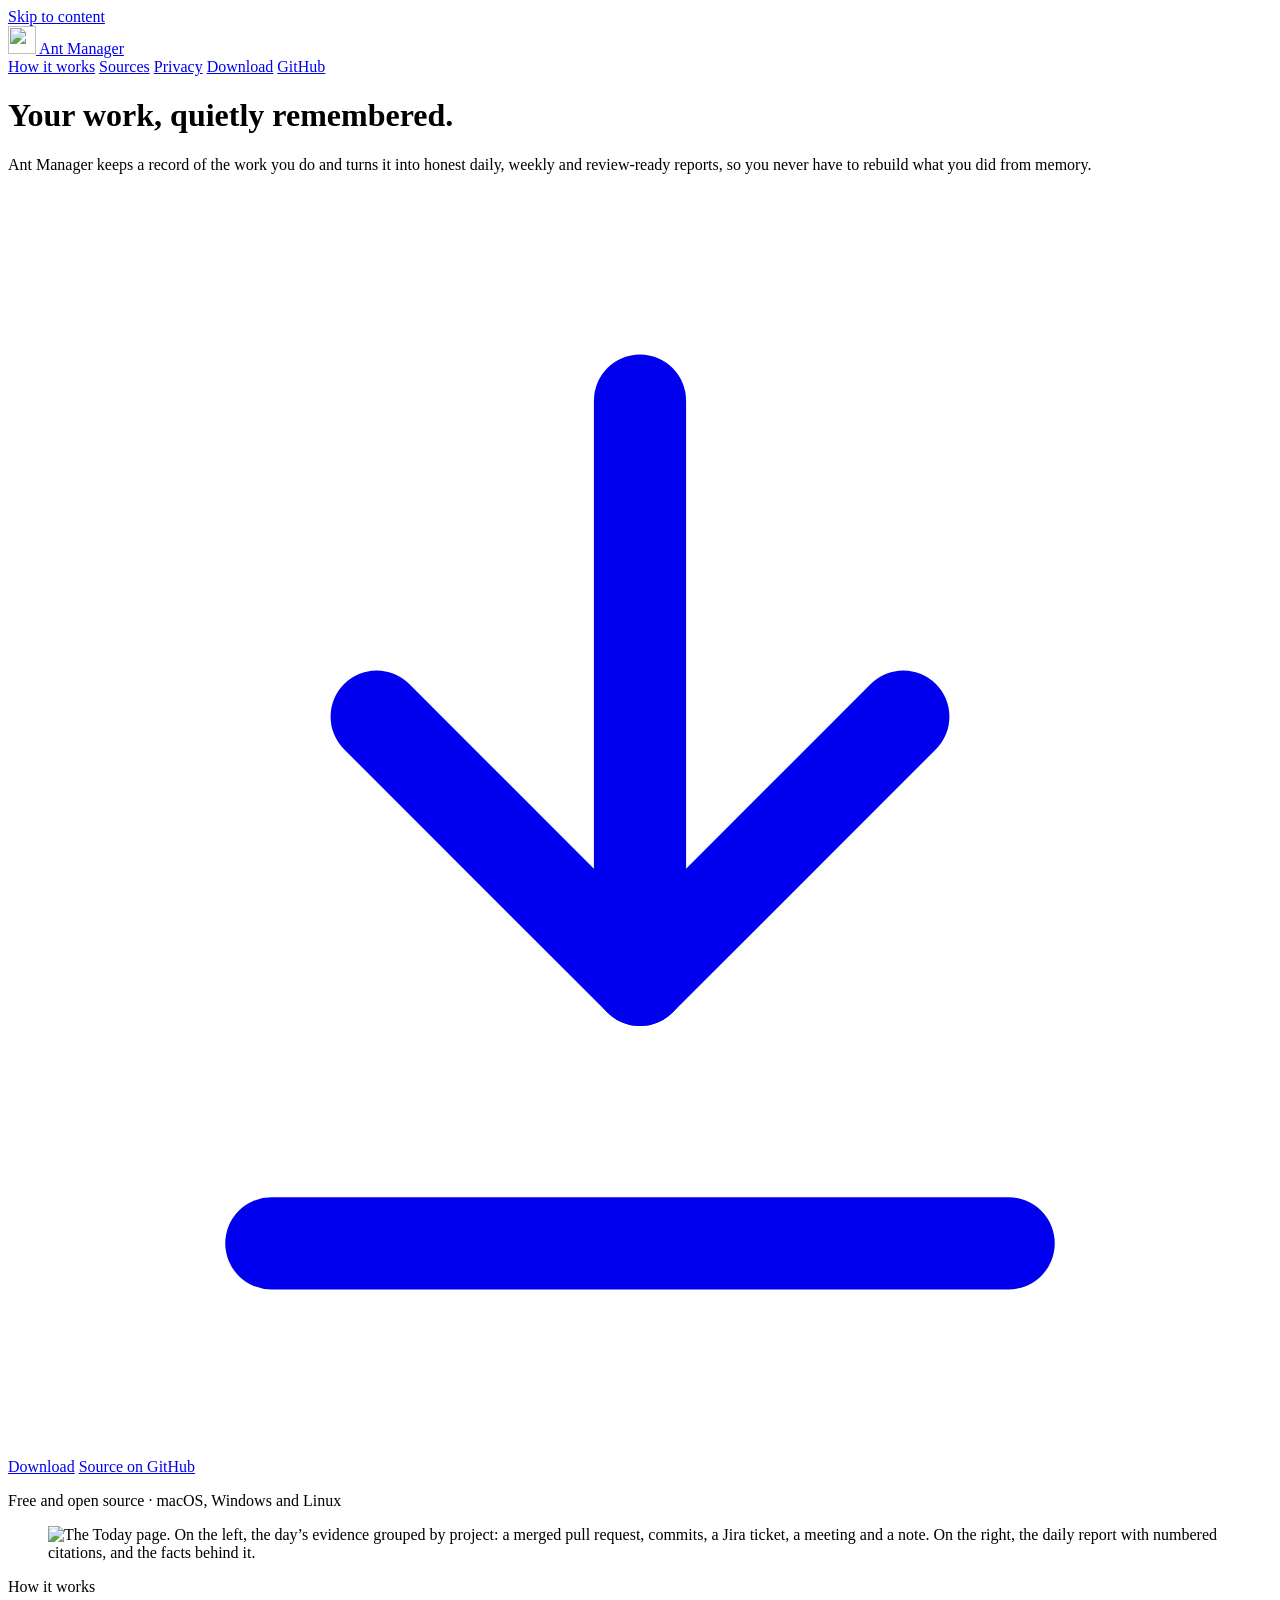
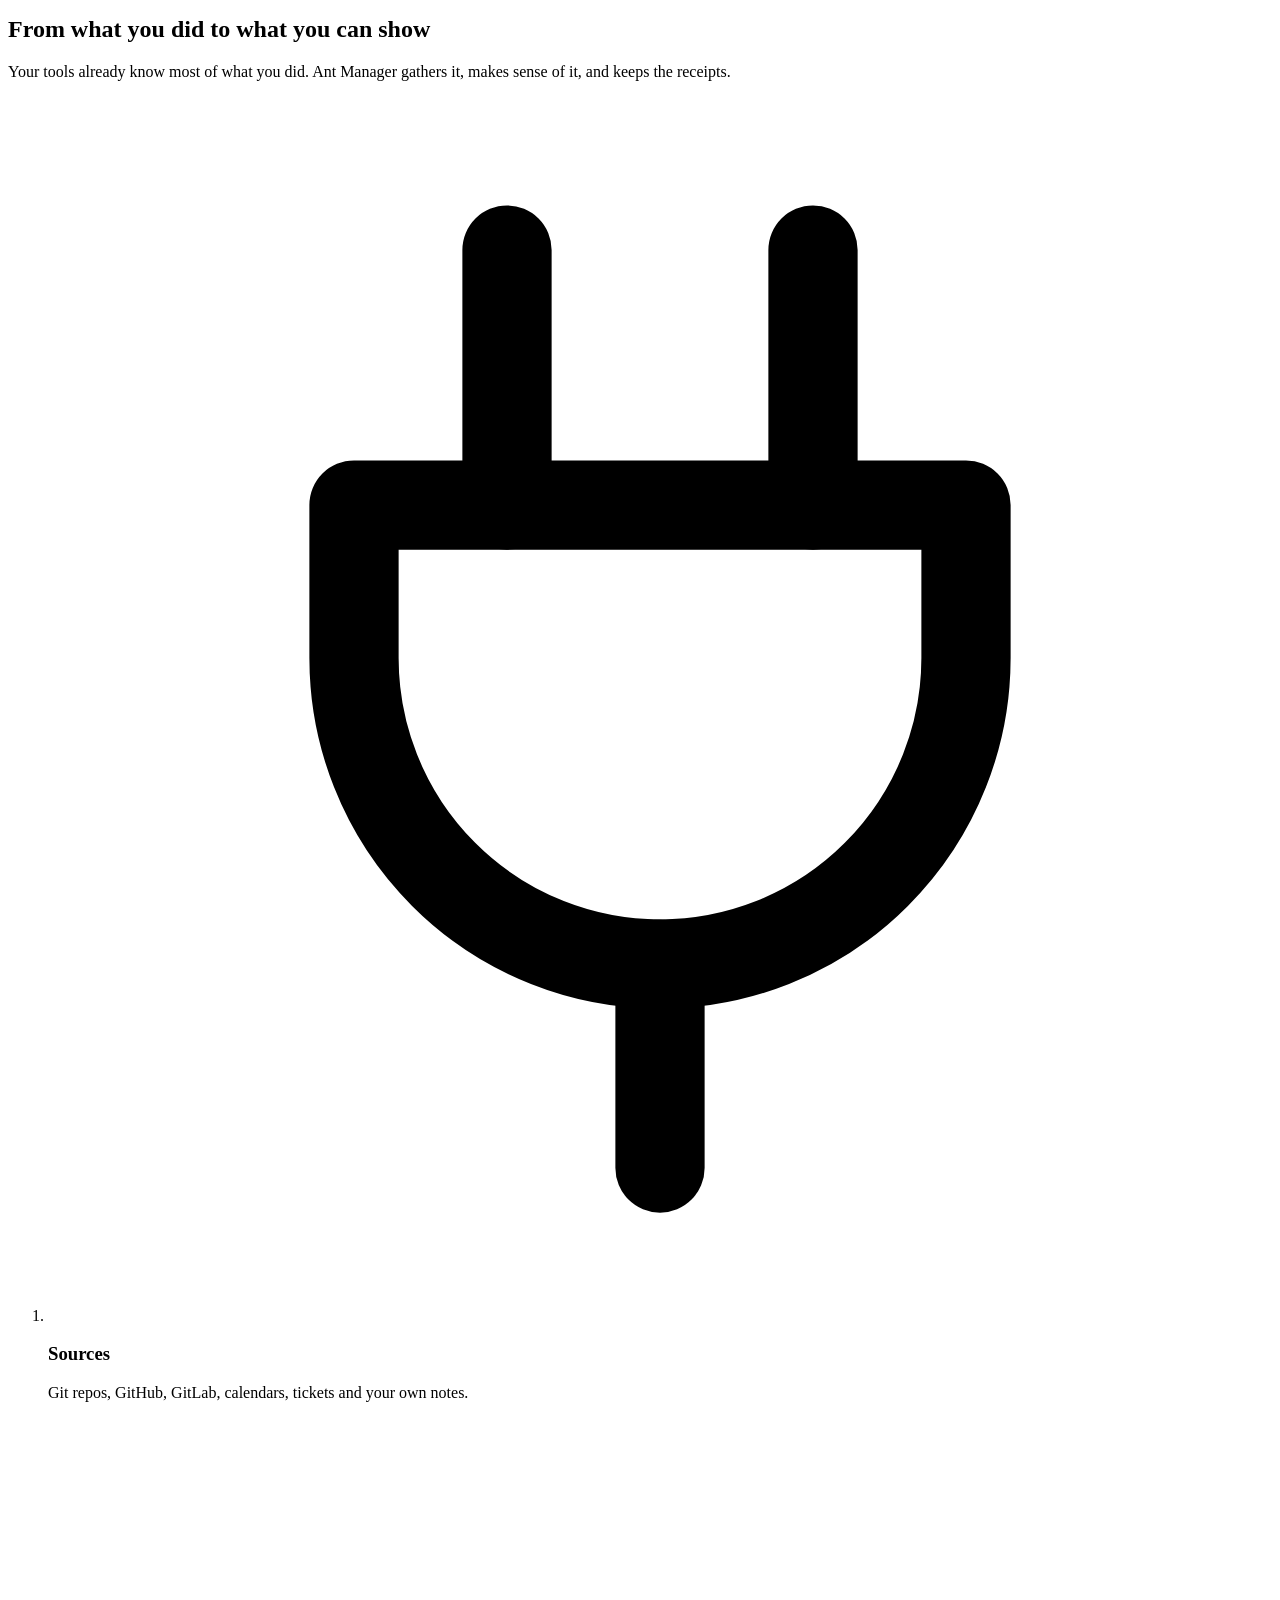
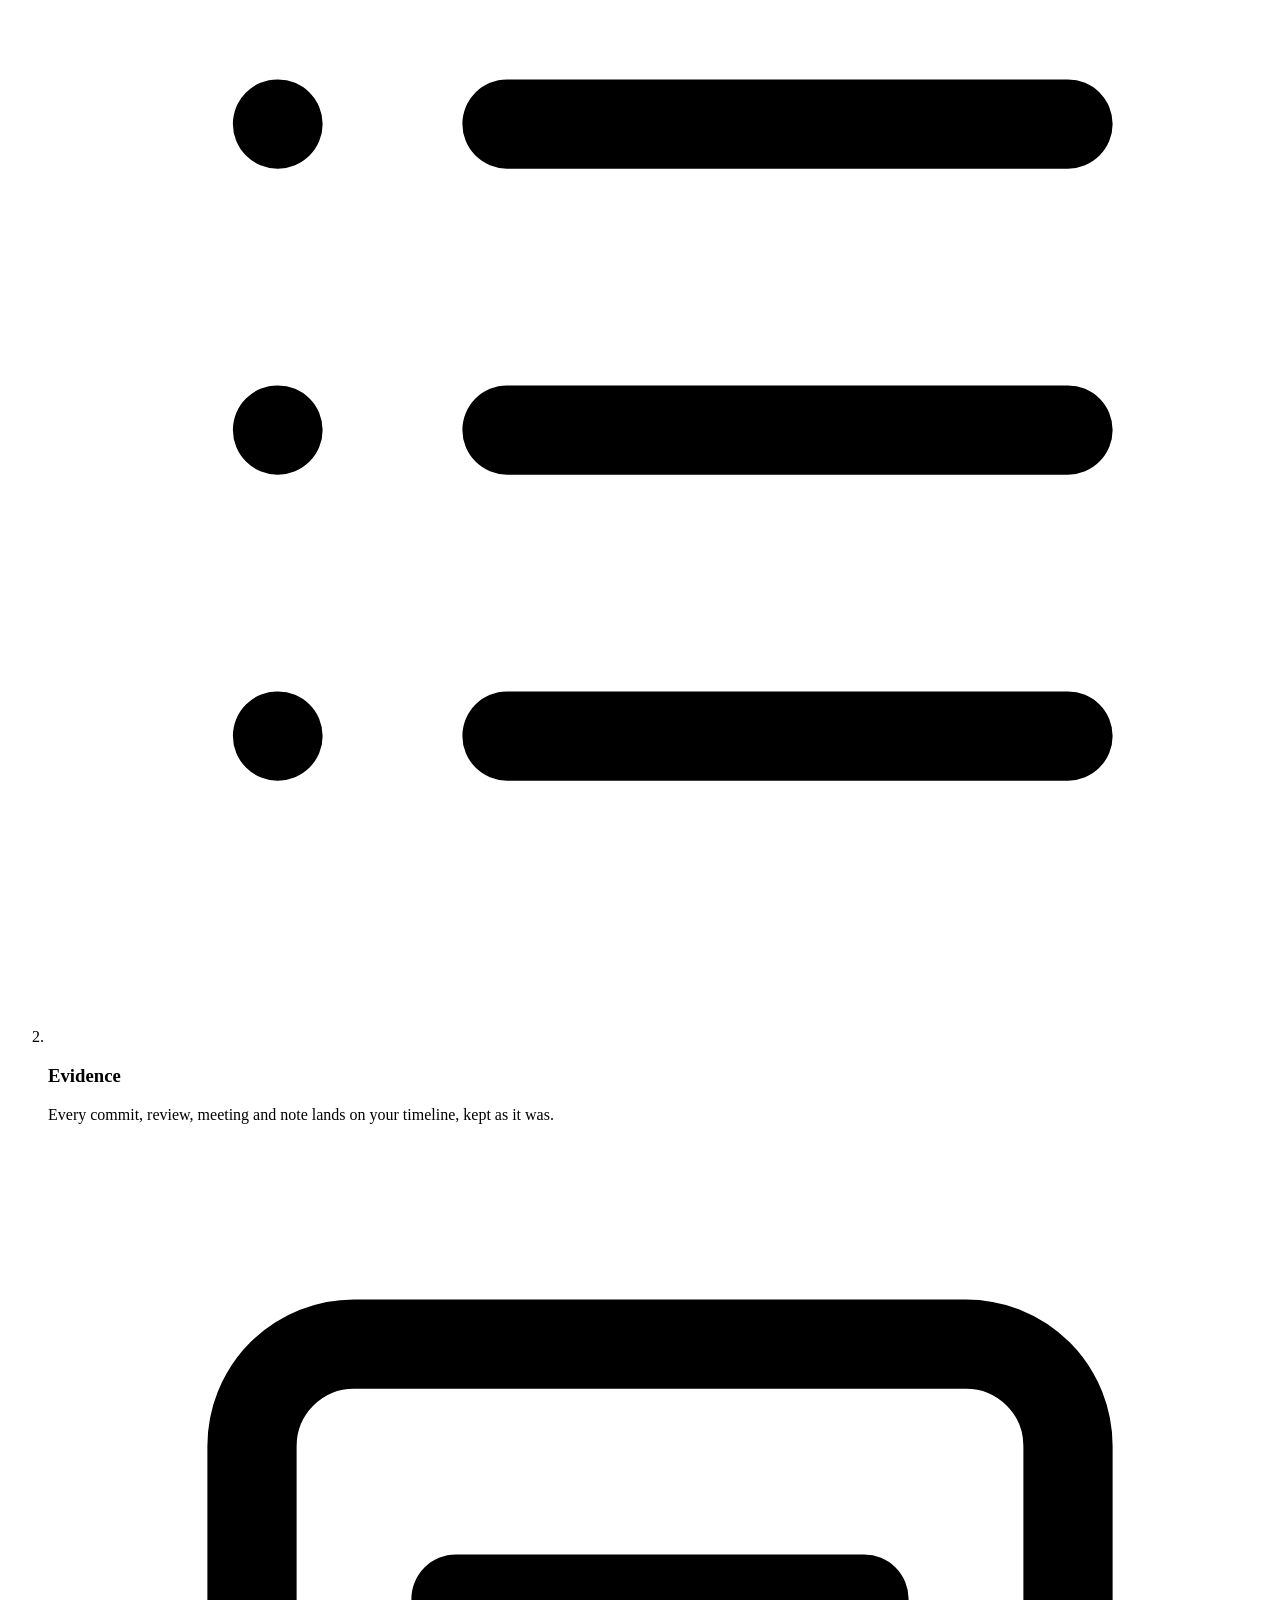
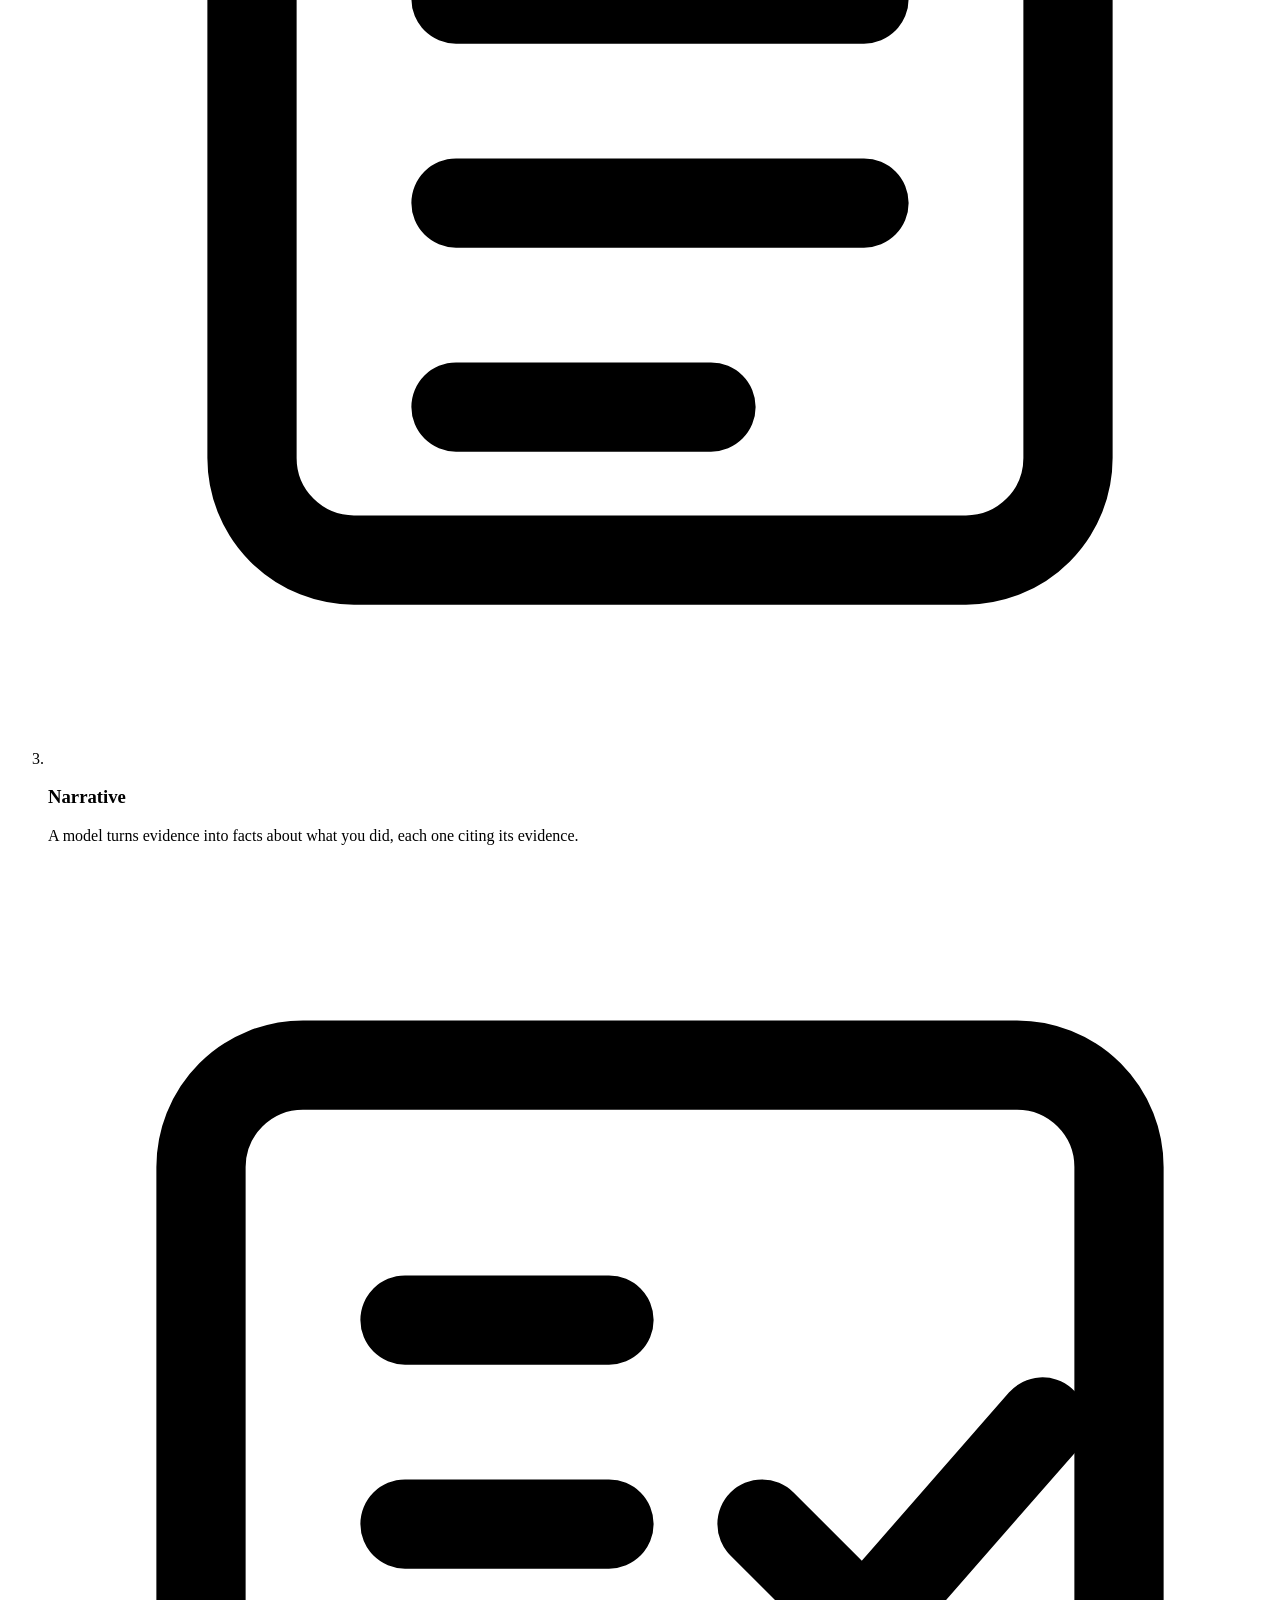
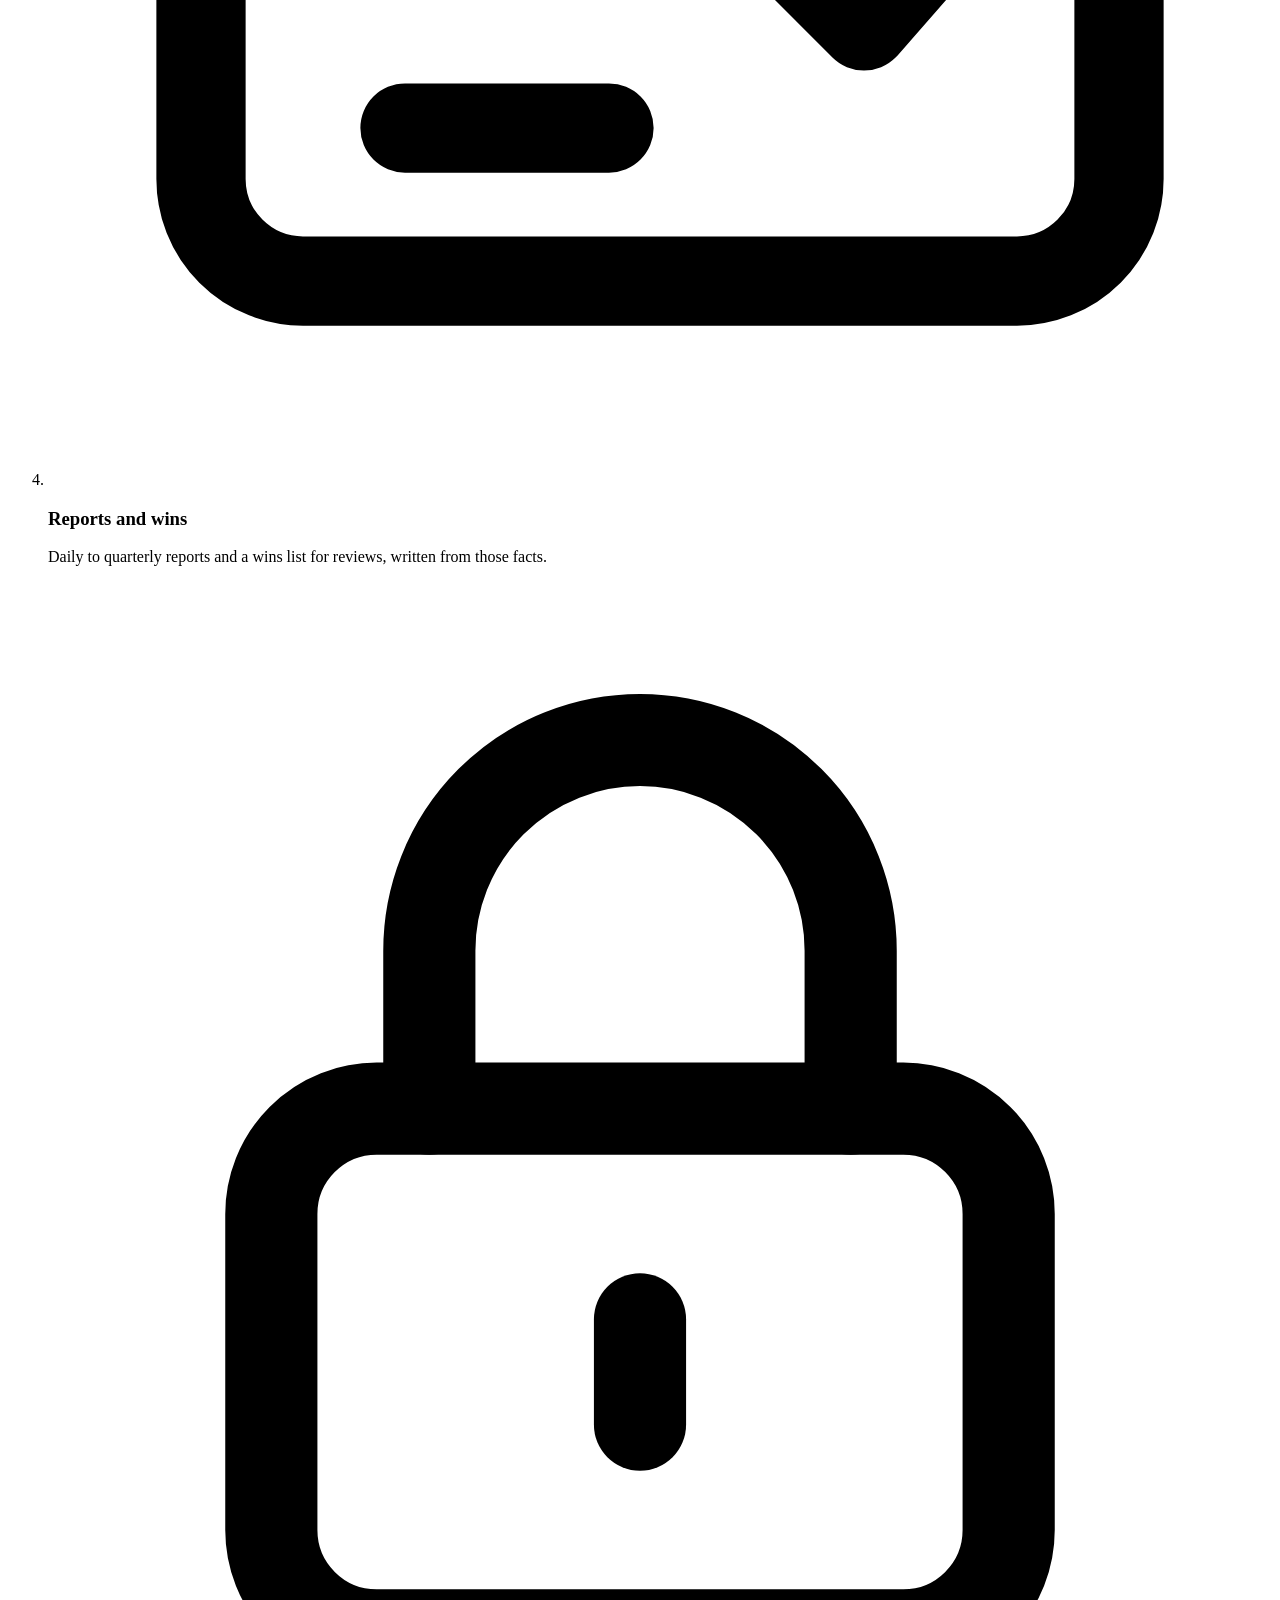
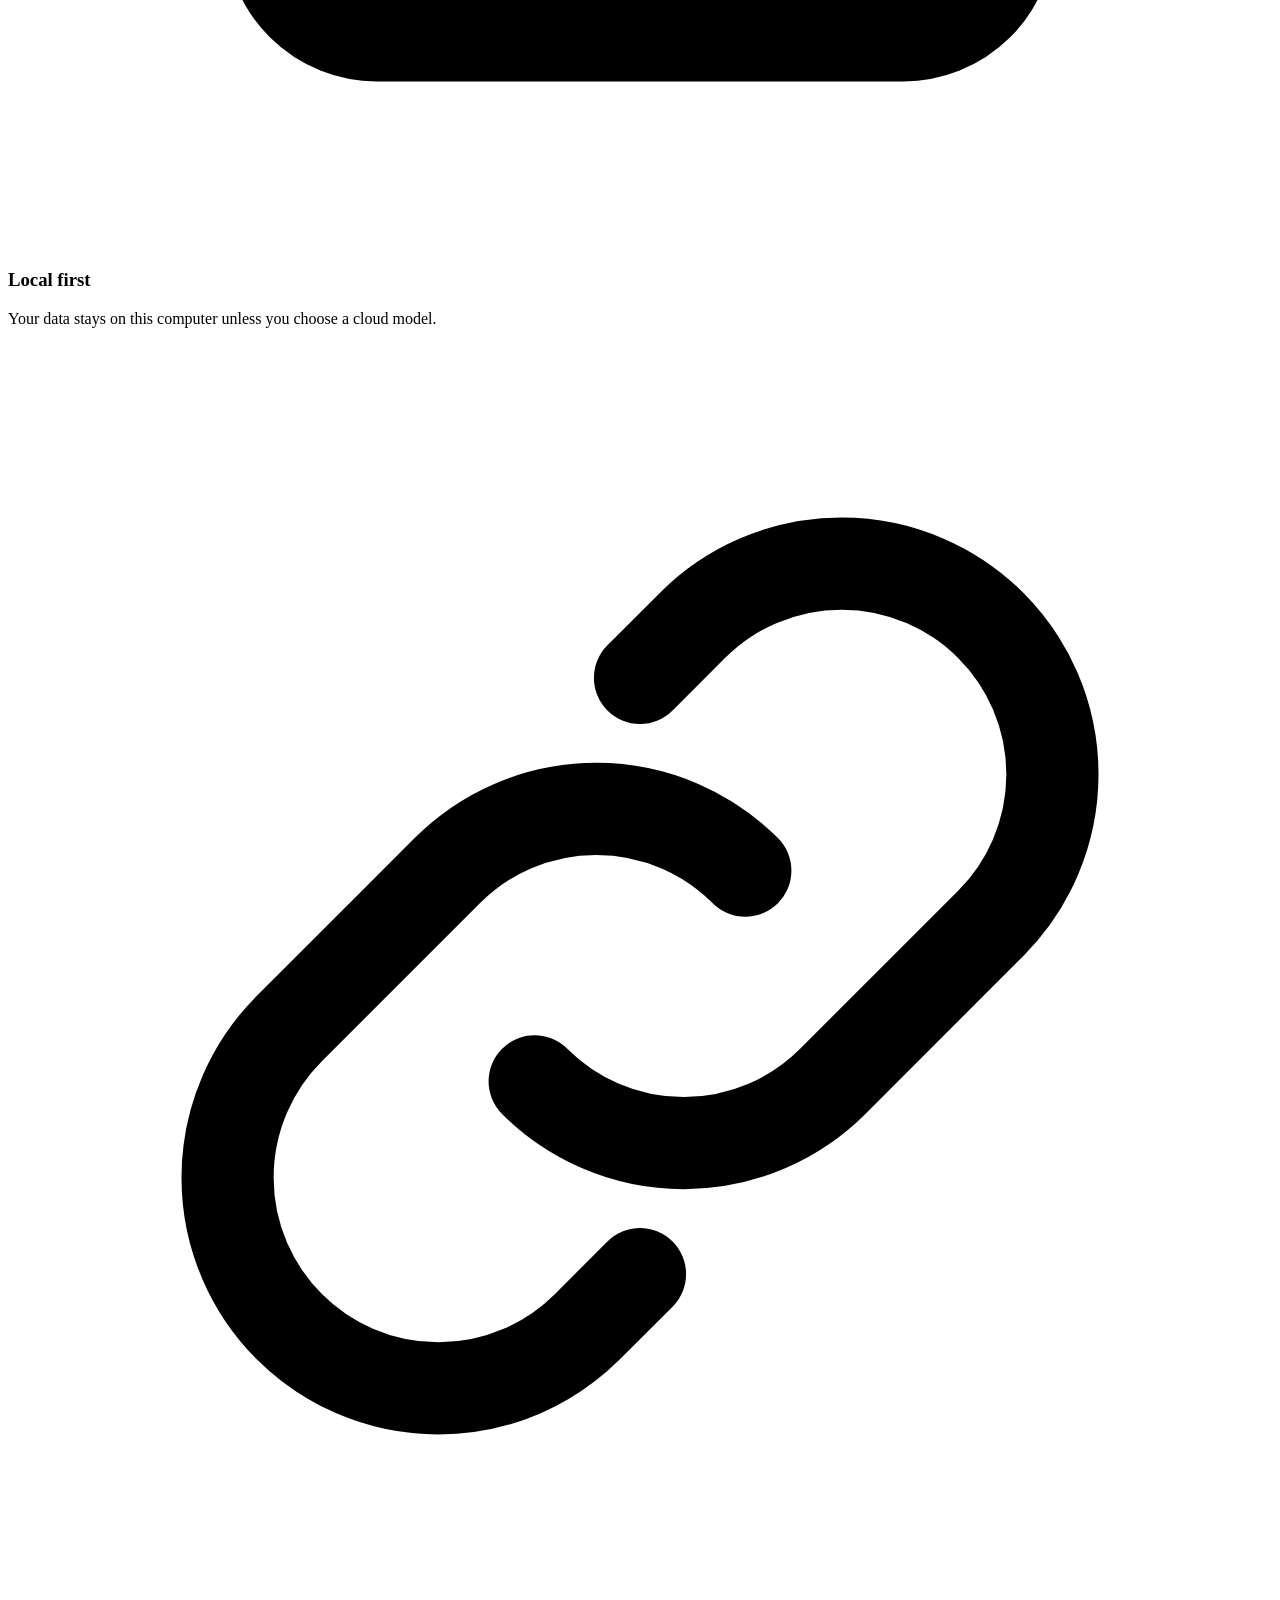
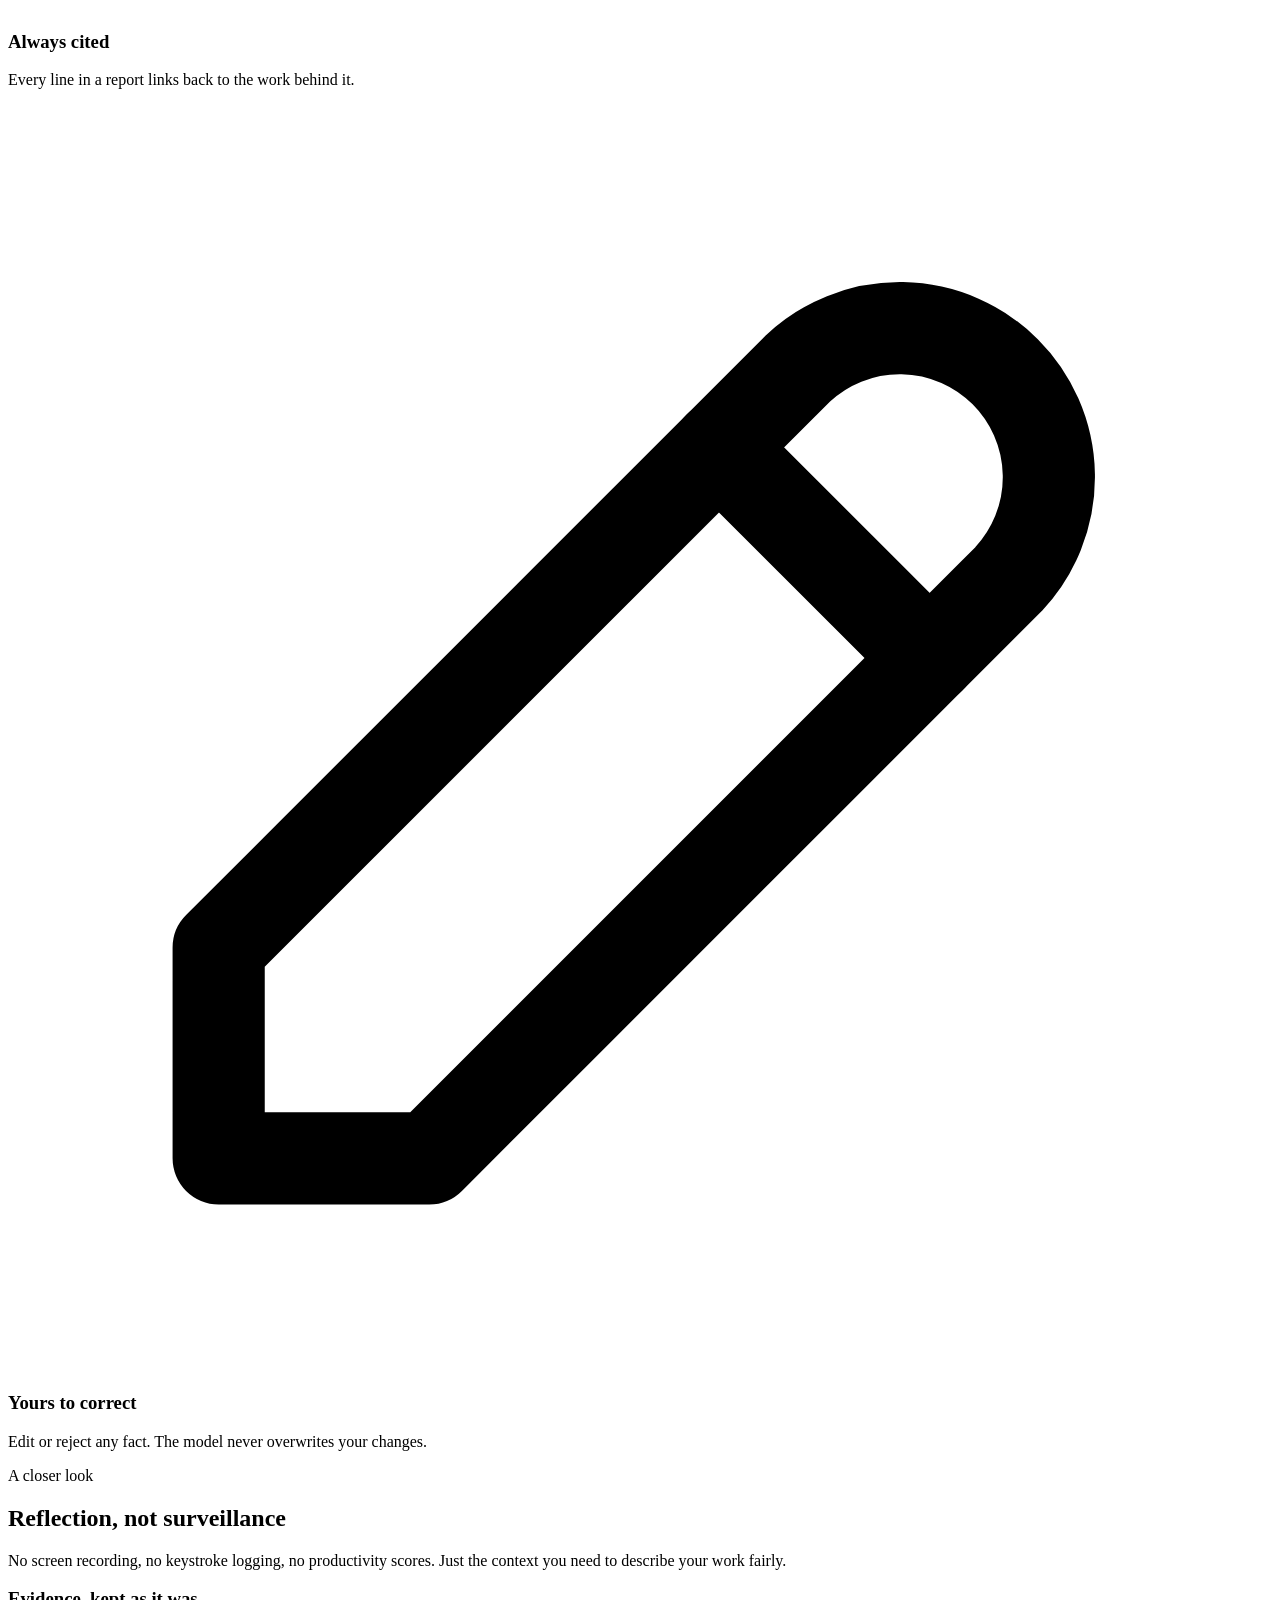
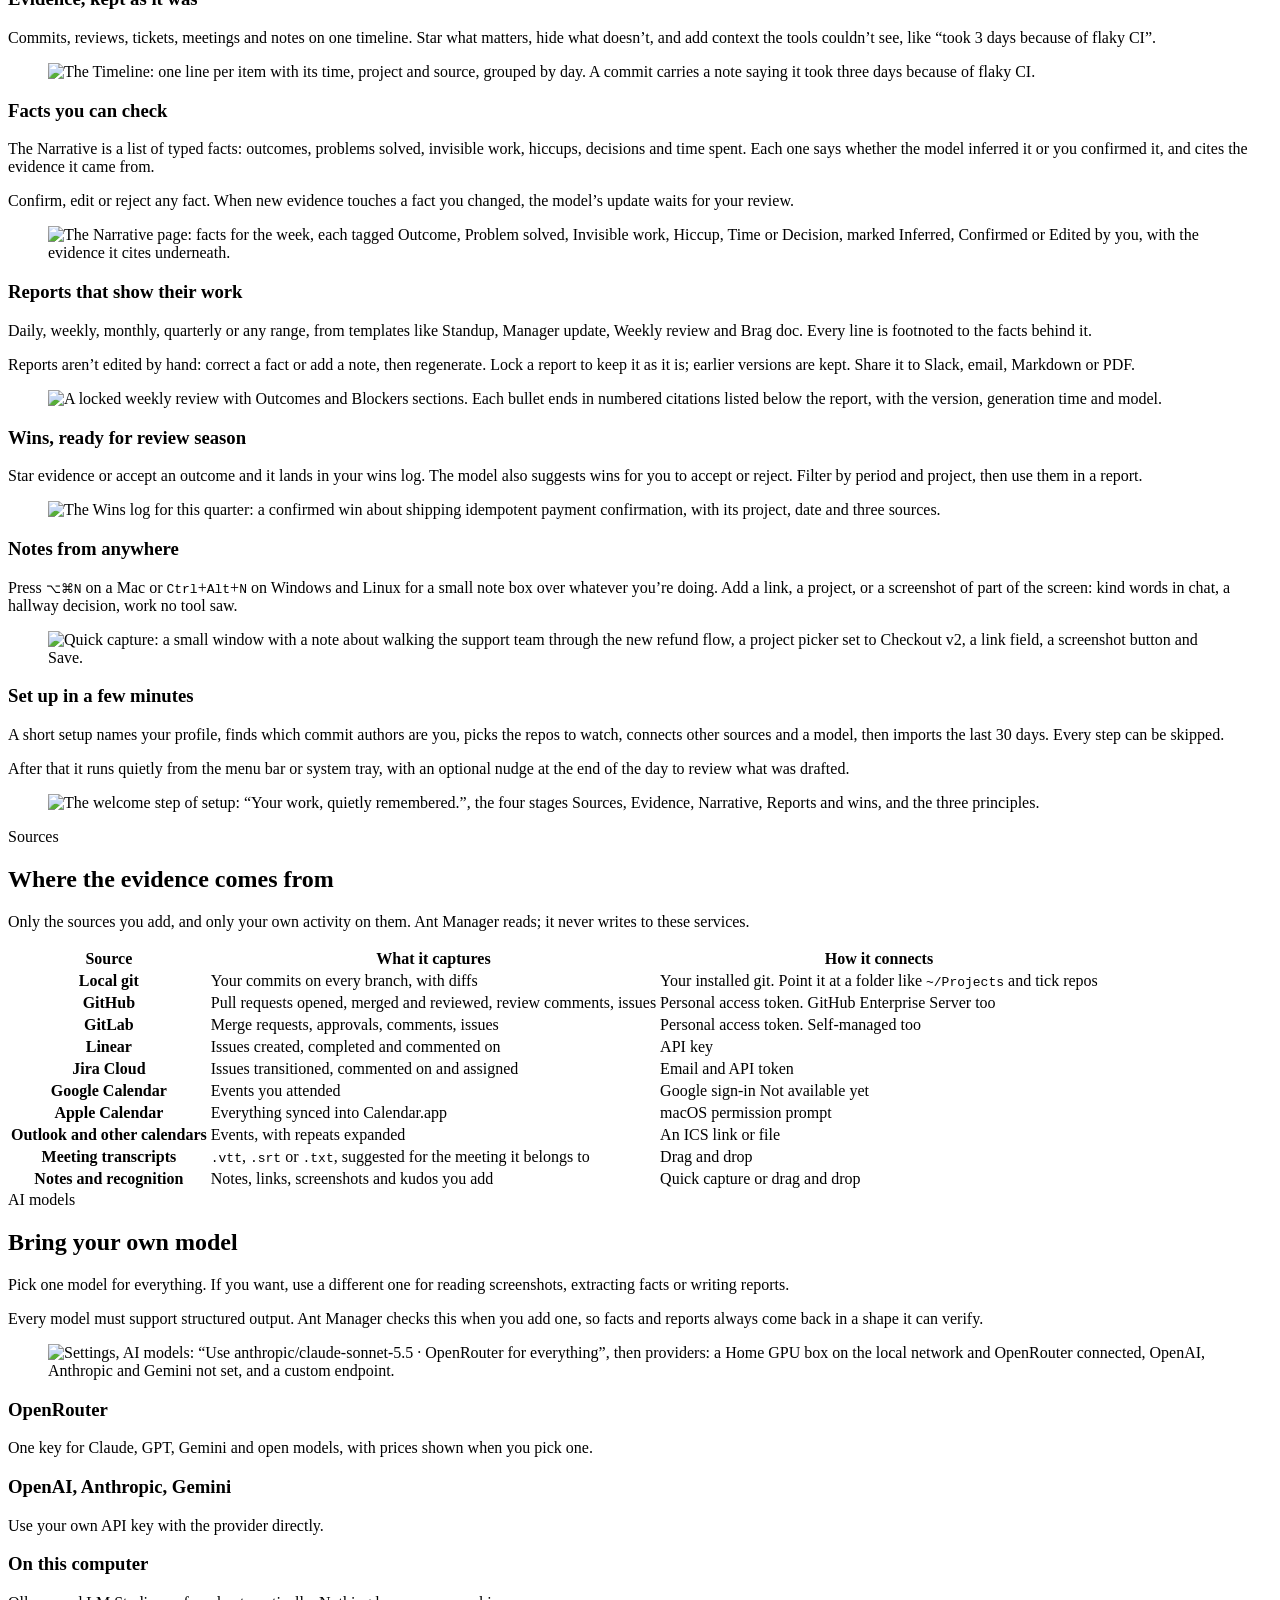
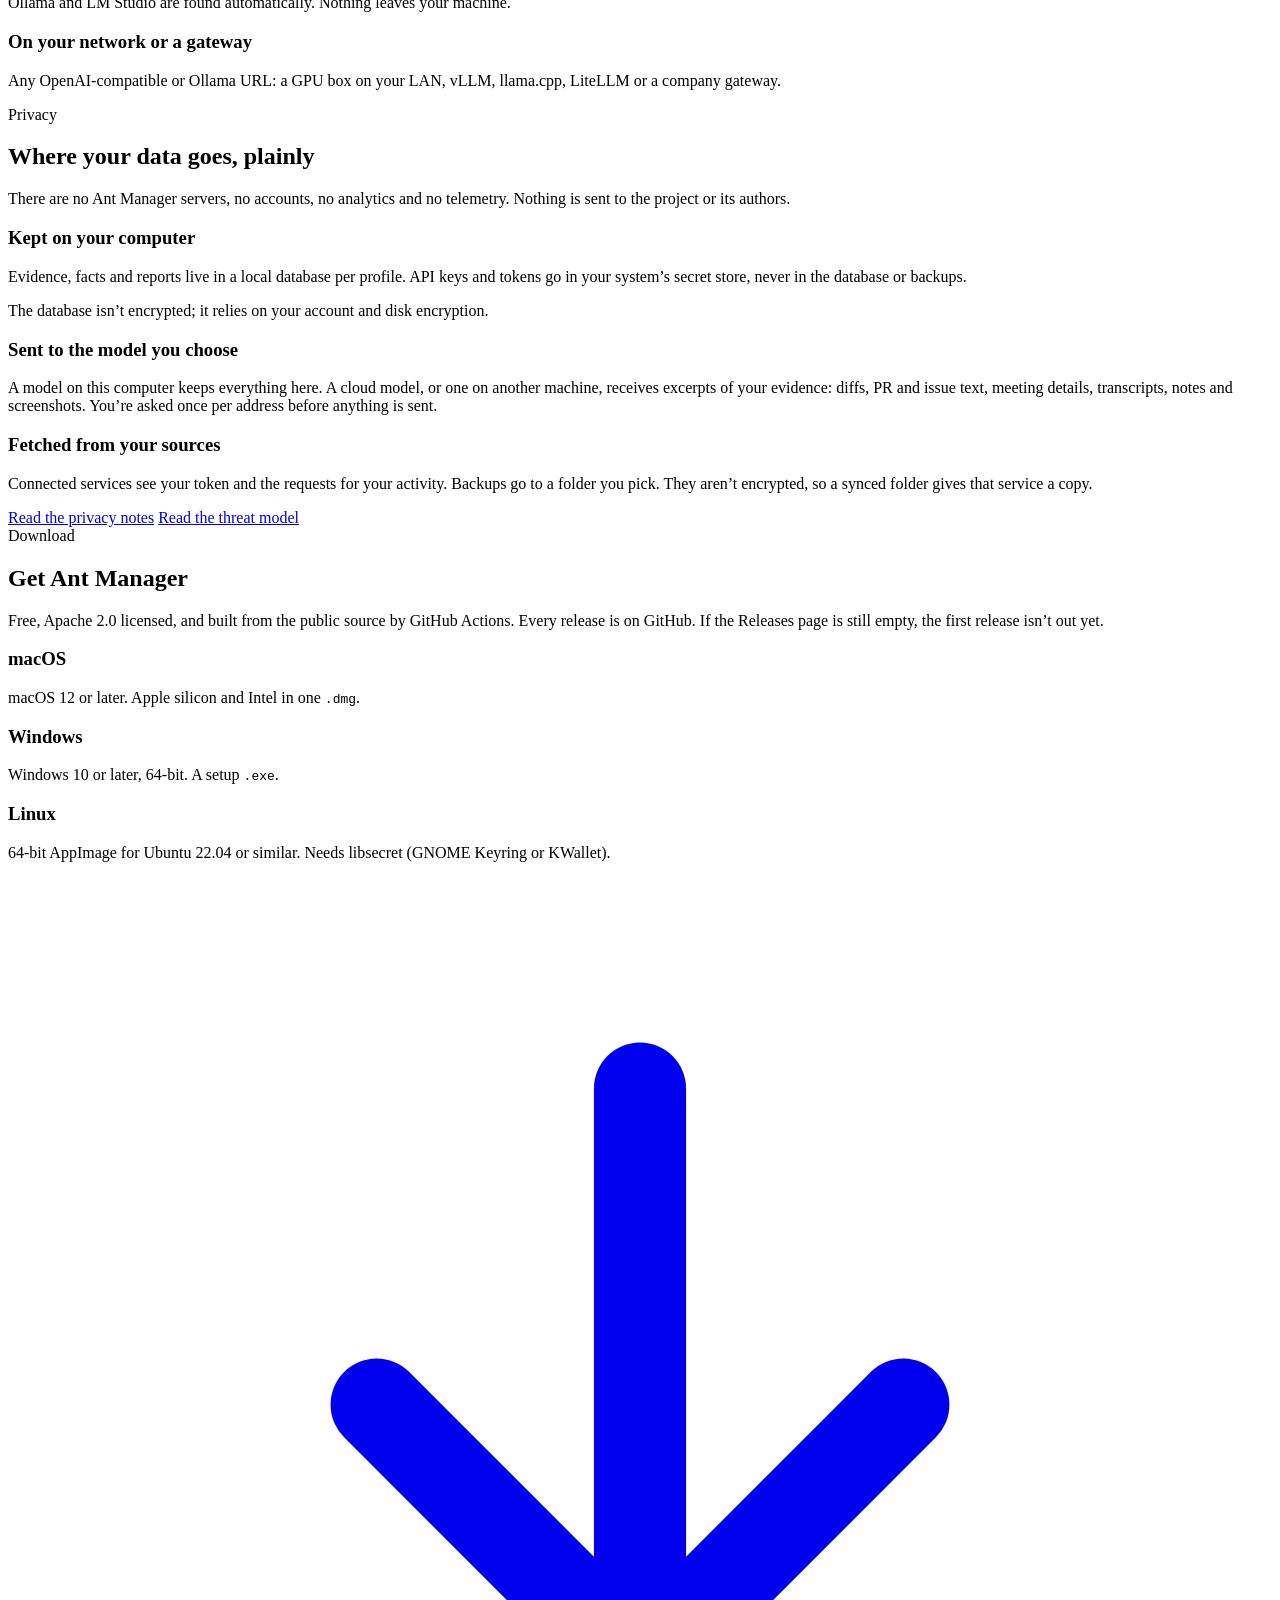
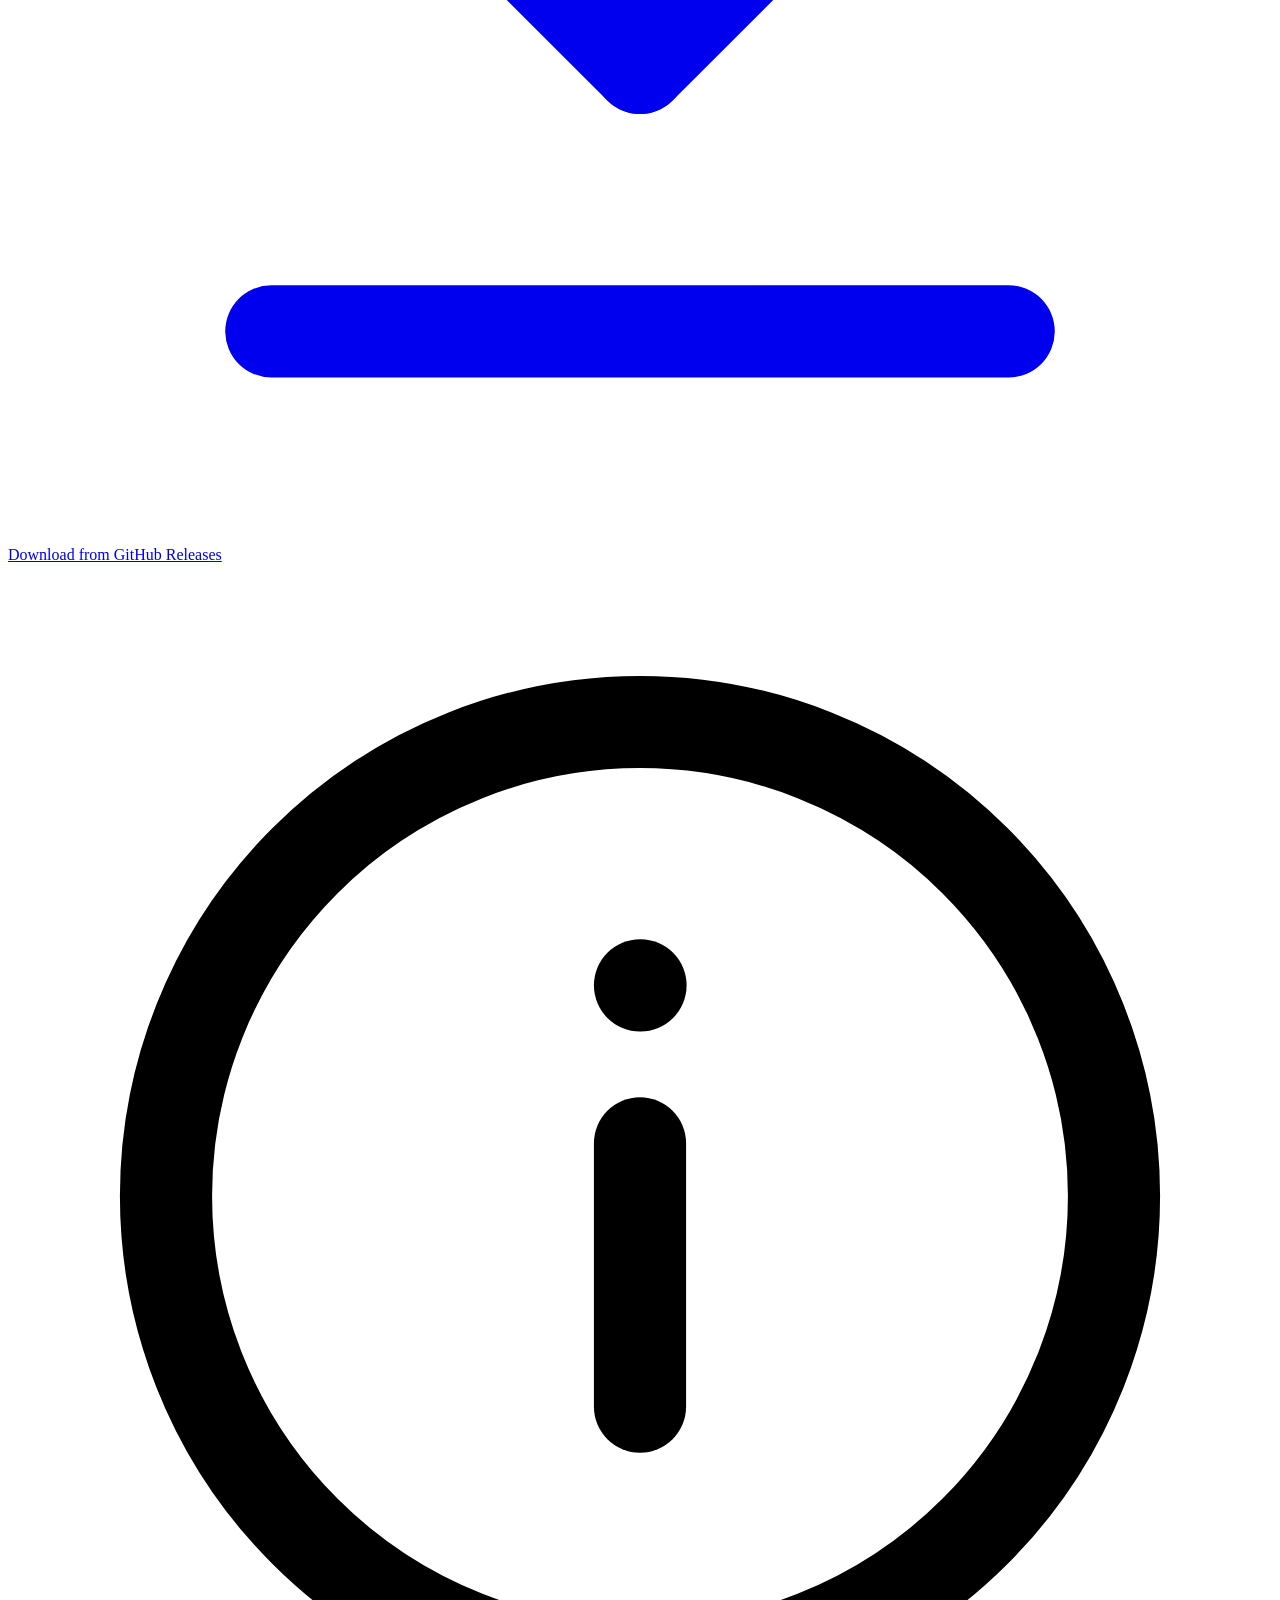
==== commit 6575171b: "web: sarvam review fixes (Google Calendar not available yet, secret-store and own-activity wording, " ====
--- a/web/index.html
+++ b/web/index.html
@@ -17,9 +17,11 @@
   <meta property="og:image" content="https://ant-manager.thecodepapaya.dev/assets/og.jpg">
   <meta name="twitter:card" content="summary_large_image">
 
-  <link rel="icon" href="/favicon.ico" sizes="any">
+  <link rel="icon" href="/favicon.ico" sizes="48x48">
+  <link rel="icon" href="/favicon.svg" type="image/svg+xml">
   <link rel="icon" type="image/png" sizes="96x96" href="/assets/favicon-96x96.png">
   <link rel="apple-touch-icon" href="/assets/apple-touch-icon.png">
+  <link rel="manifest" href="/site.webmanifest">
   <link rel="preload" href="/assets/fonts/inter-regular.woff2" as="font" type="font/woff2" crossorigin>
   <link rel="preload" href="/assets/fonts/inter-semibold.woff2" as="font" type="font/woff2" crossorigin>
   <link rel="stylesheet" href="/styles.css">
@@ -30,7 +32,7 @@
 <header class="site-header">
   <div class="wrap">
     <a class="brand" href="/" aria-label="Ant Manager, home">
-      <span class="logo-tile"><img src="/assets/logo.webp" alt="" width="28" height="28"></span>
+      <span class="logo-tile"><img src="/assets/logo.svg" alt="" width="28" height="28"></span>
       Ant Manager
     </a>
     <nav class="site-nav" aria-label="Main">
@@ -43,7 +45,7 @@
   </div>
 </header>
 
-<main id="main">
+<main id="main" tabindex="-1">
   <div class="hero wrap">
     <h1>Your work, quietly remembered.</h1>
     <p class="lede">Ant Manager keeps a record of the work you do and turns it into honest daily, weekly and
@@ -176,7 +178,7 @@
           <h3>Set up in a few minutes</h3>
           <p>A short setup names your profile, finds which commit authors are you, picks the repos to watch,
             connects other sources and a model, then imports the last 30 days. Every step can be skipped.</p>
-          <p>After that it runs quietly from the menu bar, with an optional nudge at the end of the day to review
+          <p>After that it runs quietly from the menu bar or system tray, with an optional nudge at the end of the day to review
             what was drafted.</p>
         </div>
         <figure class="window">
@@ -194,23 +196,23 @@
       <div class="section-head">
         <span class="eyebrow">Sources</span>
         <h2 id="sources-title">Where the evidence comes from</h2>
-        <p>Only the sources you add, and only activity by the identities you list. Ant Manager reads; it never
-          writes to these services.</p>
+        <p>Only the sources you add, and only your own activity on them. Ant Manager reads; it never writes to
+          these services.</p>
       </div>
       <div class="table-wrap">
-        <table aria-label="Supported sources">
-          <thead><tr><th scope="col">Source</th><th scope="col">What it captures</th><th scope="col">How it connects</th></tr></thead>
-          <tbody>
-            <tr><th scope="row">Local git</th><td>Your commits on every branch, with diffs</td><td>Your installed git. Point it at a folder like <code>~/Projects</code> and tick repos</td></tr>
-            <tr><th scope="row">GitHub</th><td>Pull requests opened, merged and reviewed, review comments, issues</td><td>Personal access token. GitHub Enterprise Server too</td></tr>
-            <tr><th scope="row">GitLab</th><td>Merge requests, approvals, comments, issues</td><td>Personal access token. Self-managed too</td></tr>
-            <tr><th scope="row">Linear</th><td>Issues created, completed and commented on</td><td>API key</td></tr>
-            <tr><th scope="row">Jira Cloud</th><td>Issues transitioned, commented on and assigned</td><td>Email and API token</td></tr>
-            <tr><th scope="row">Google Calendar</th><td>Events you attended</td><td>Google sign-in <span class="chip">Pending Google’s review</span></td></tr>
-            <tr><th scope="row">Apple Calendar</th><td>Everything synced into Calendar.app</td><td>macOS permission prompt</td></tr>
-            <tr><th scope="row">Outlook and other calendars</th><td>Events, with repeats expanded</td><td>An ICS link or file</td></tr>
-            <tr><th scope="row">Meeting transcripts</th><td><code>.vtt</code>, <code>.srt</code> or <code>.txt</code>, suggested for the meeting it belongs to</td><td>Drag and drop</td></tr>
-            <tr><th scope="row">Notes and recognition</th><td>Notes, links, screenshots and kudos you add</td><td>Quick capture or drag and drop</td></tr>
+        <table role="table" aria-label="Supported sources">
+          <thead role="rowgroup"><tr role="row"><th role="columnheader" scope="col">Source</th><th role="columnheader" scope="col">What it captures</th><th role="columnheader" scope="col">How it connects</th></tr></thead>
+          <tbody role="rowgroup">
+            <tr role="row"><th role="rowheader" scope="row">Local git</th><td role="cell">Your commits on every branch, with diffs</td><td role="cell">Your installed git. Point it at a folder like <code>~/Projects</code> and tick repos</td></tr>
+            <tr role="row"><th role="rowheader" scope="row">GitHub</th><td role="cell">Pull requests opened, merged and reviewed, review comments, issues</td><td role="cell">Personal access token. GitHub Enterprise Server too</td></tr>
+            <tr role="row"><th role="rowheader" scope="row">GitLab</th><td role="cell">Merge requests, approvals, comments, issues</td><td role="cell">Personal access token. Self-managed too</td></tr>
+            <tr role="row"><th role="rowheader" scope="row">Linear</th><td role="cell">Issues created, completed and commented on</td><td role="cell">API key</td></tr>
+            <tr role="row"><th role="rowheader" scope="row">Jira Cloud</th><td role="cell">Issues transitioned, commented on and assigned</td><td role="cell">Email and API token</td></tr>
+            <tr role="row"><th role="rowheader" scope="row">Google Calendar</th><td role="cell">Events you attended</td><td role="cell">Google sign-in <span class="chip">Not available yet</span></td></tr>
+            <tr role="row"><th role="rowheader" scope="row">Apple Calendar</th><td role="cell">Everything synced into Calendar.app</td><td role="cell">macOS permission prompt</td></tr>
+            <tr role="row"><th role="rowheader" scope="row">Outlook and other calendars</th><td role="cell">Events, with repeats expanded</td><td role="cell">An ICS link or file</td></tr>
+            <tr role="row"><th role="rowheader" scope="row">Meeting transcripts</th><td role="cell"><code>.vtt</code>, <code>.srt</code> or <code>.txt</code>, suggested for the meeting it belongs to</td><td role="cell">Drag and drop</td></tr>
+            <tr role="row"><th role="rowheader" scope="row">Notes and recognition</th><td role="cell">Notes, links, screenshots and kudos you add</td><td role="cell">Quick capture or drag and drop</td></tr>
           </tbody>
         </table>
       </div>
@@ -256,7 +258,7 @@
         <div class="card">
           <h3>Kept on your computer</h3>
           <p>Evidence, facts and reports live in a local database per profile. API keys and tokens go in your
-            system keychain, never in the database or backups.</p>
+            system’s secret store, never in the database or backups.</p>
           <p>The database isn’t encrypted; it relies on your account and disk encryption.</p>
         </div>
         <div class="card">
